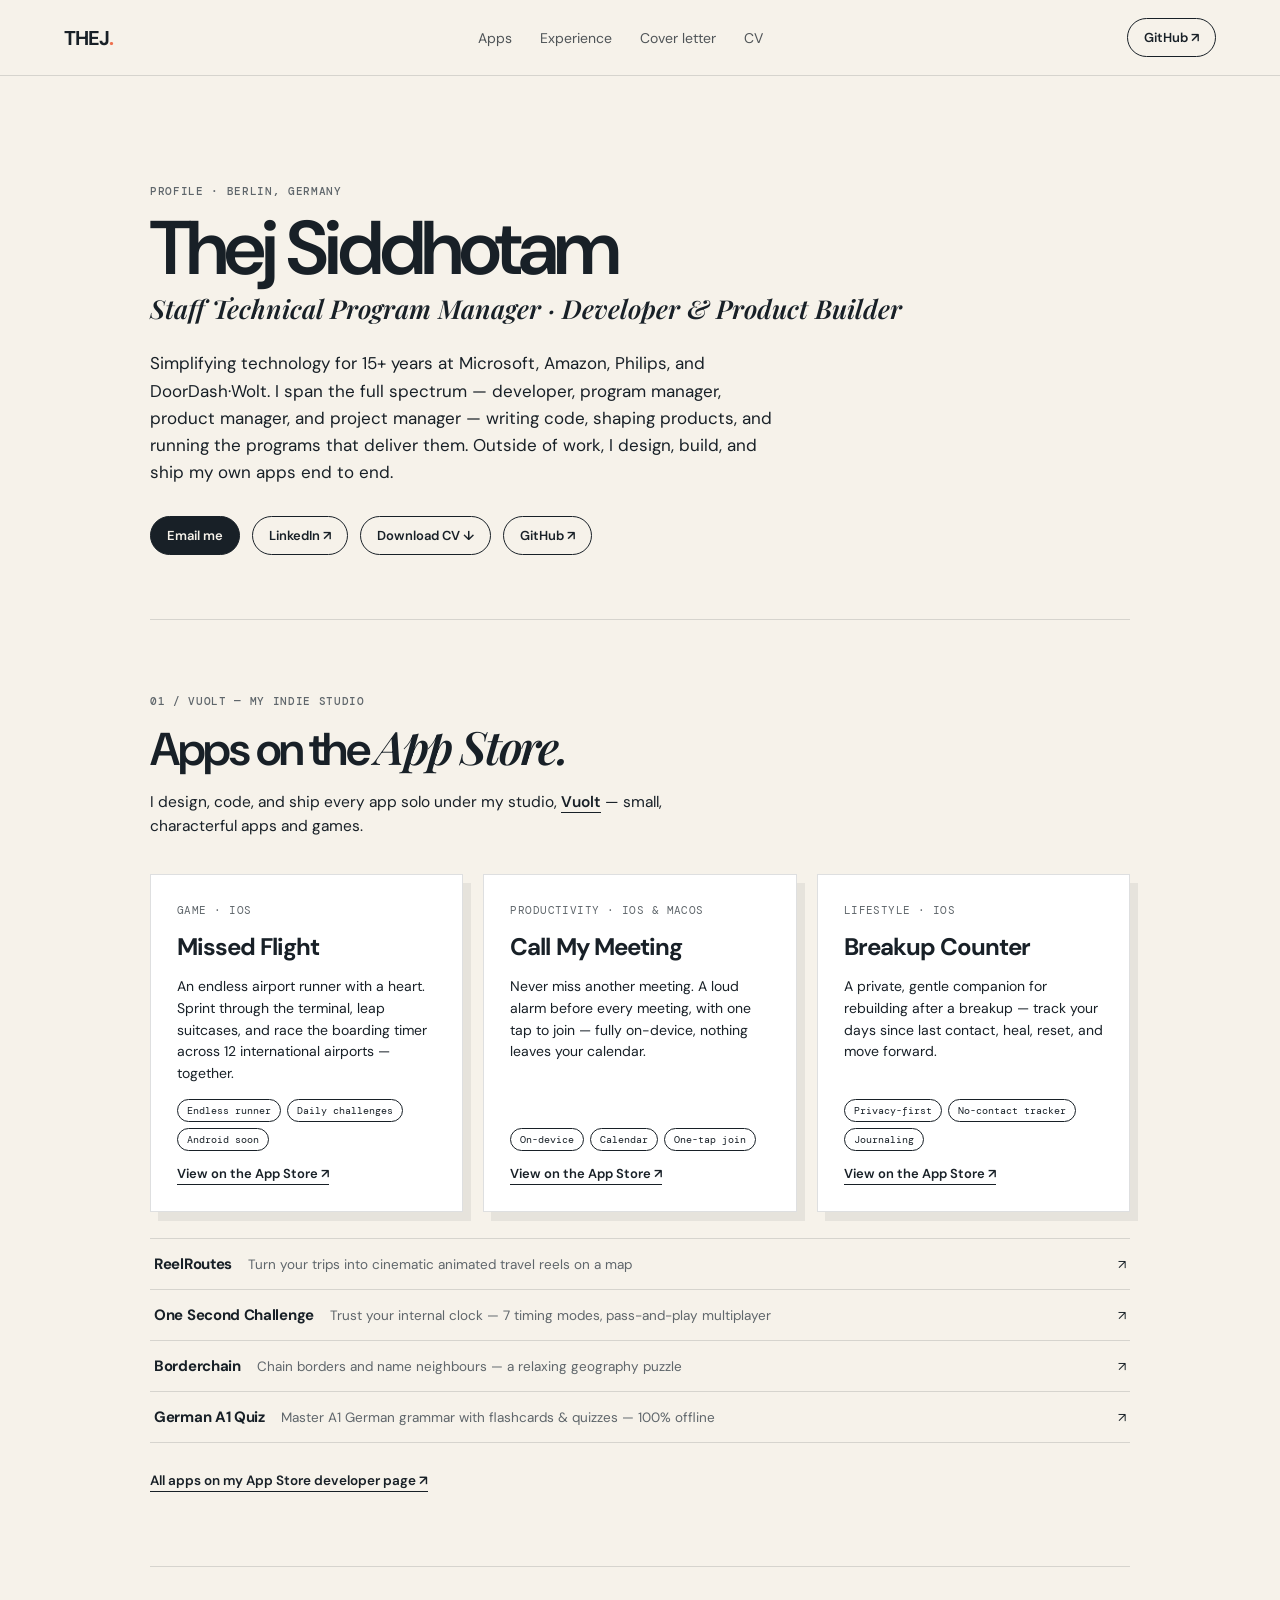
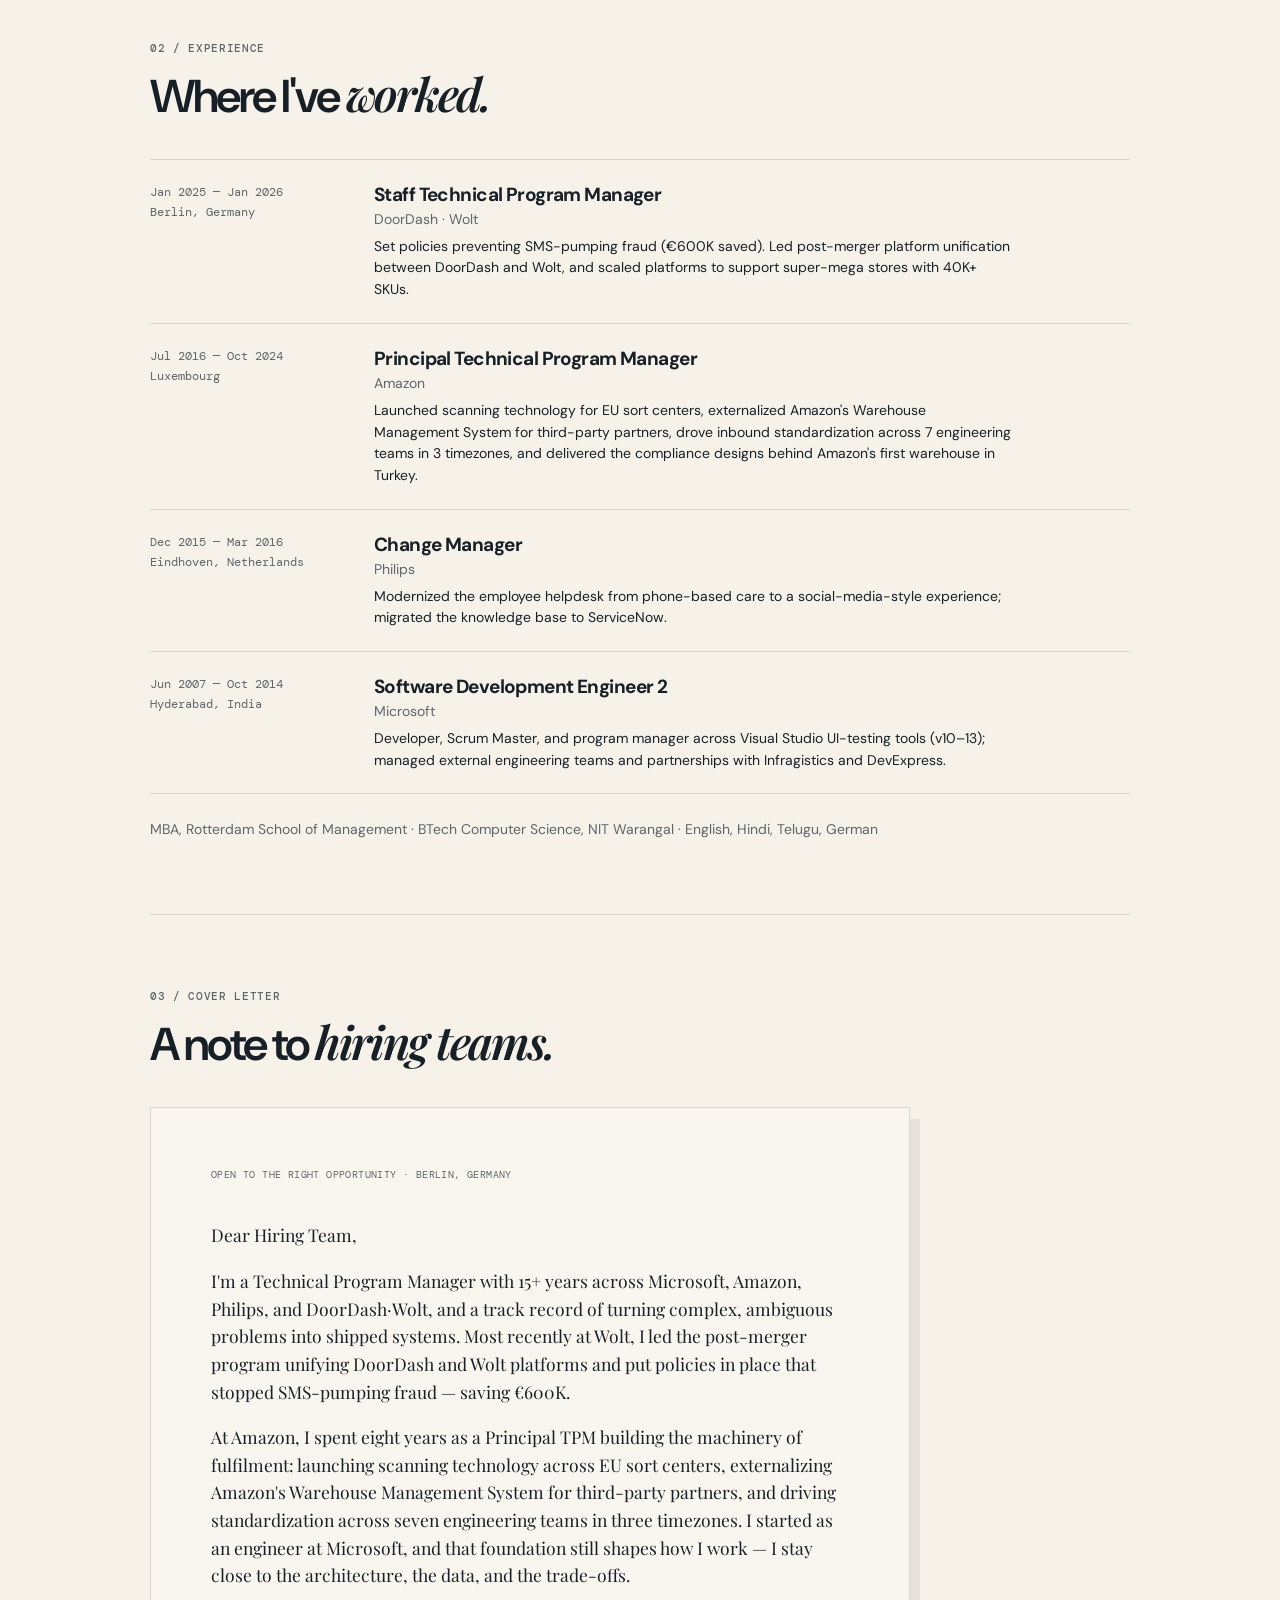
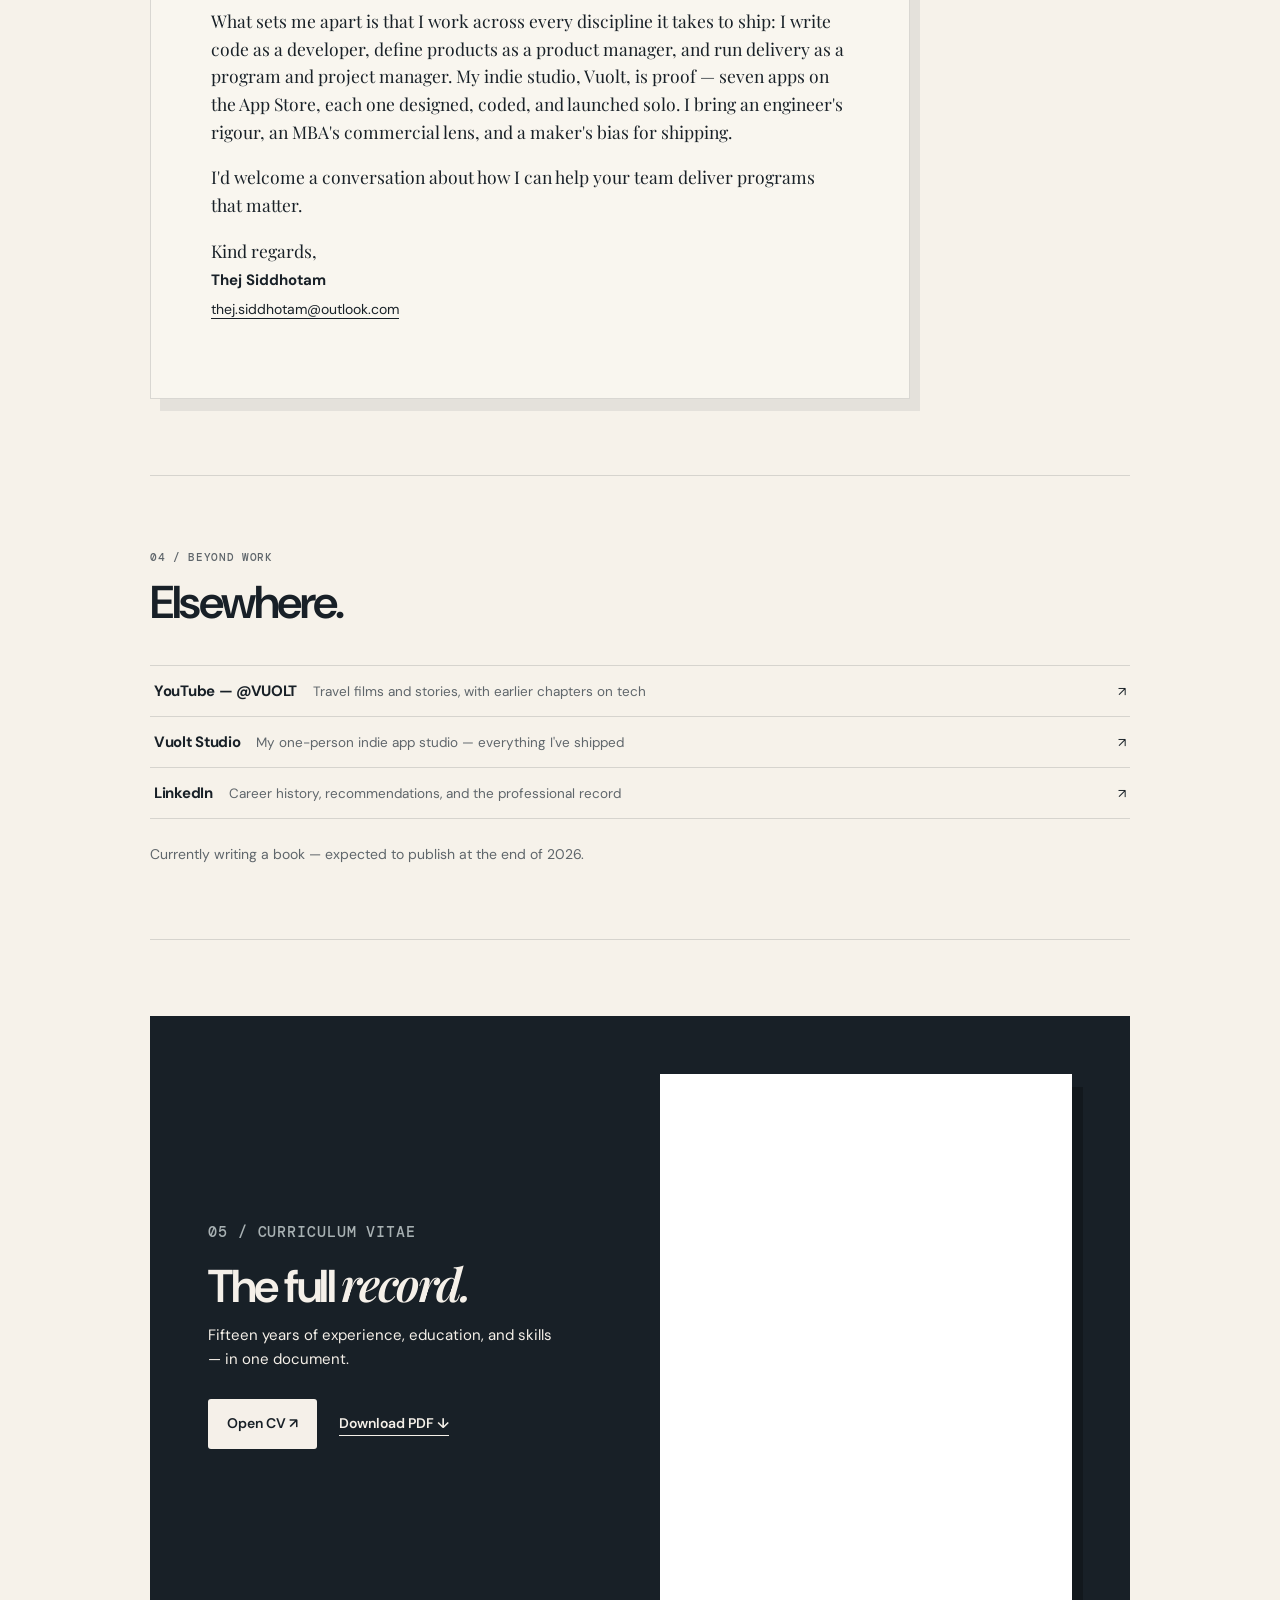
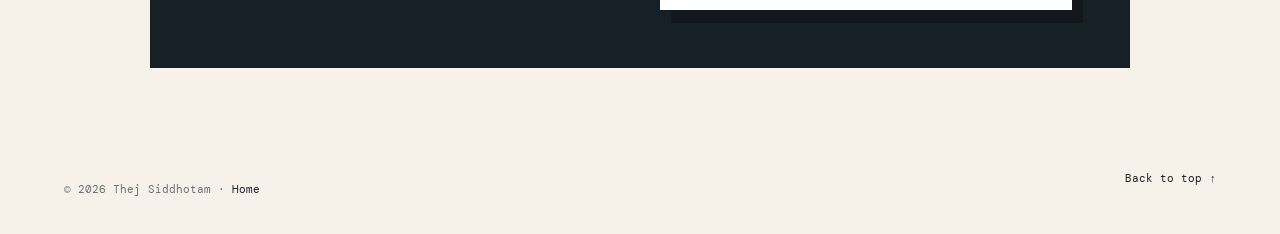
==== profile.html @ 4ad21fa4 "Add professional profile page with apps, CV, cover letter, and QR code - profile.html: App Store app" ====
<!doctype html>
<html lang="en">
  <head>
    <meta charset="UTF-8" />
    <meta name="viewport" content="width=device-width, initial-scale=1.0" />
    <meta name="robots" content="noindex, nofollow" />
    <meta name="description" content="Thej Siddhotam — Staff Technical Program Manager. 15+ years at Microsoft, Amazon, Philips, and DoorDash·Wolt. Apps, CV, and cover letter." />
    <title>Thej Siddhotam — Profile, Apps & CV</title>
    <link rel="preconnect" href="https://fonts.googleapis.com" />
    <link rel="preconnect" href="https://fonts.gstatic.com" crossorigin />
    <link href="https://fonts.googleapis.com/css2?family=DM+Mono:wght@400;500&family=DM+Sans:opsz,wght@9..40,400;9..40,500;9..40,600;9..40,700&family=Playfair+Display:ital,wght@0,600;0,700;1,600&display=swap" rel="stylesheet" />
    <style>
      :root { --ink:#182027; --paper:#f6f2ea; --line:rgba(24,32,39,.14); --coral:#ee704e; --muted:#5f666b; }
      * { box-sizing:border-box; }
      html { scroll-behavior:smooth; }
      body { margin:0; color:var(--ink); background:var(--paper); font-family:"DM Sans",sans-serif; }
      a { color:inherit; text-decoration:none; }
      .site-header { height:76px; display:flex; align-items:center; justify-content:space-between; padding:0 clamp(24px,5vw,80px); border-bottom:1px solid var(--line); font-size:14px; }
      .wordmark { font-weight:700; font-size:20px; letter-spacing:-1px; }
      .wordmark span { color:var(--coral); }
      .site-header nav { display:flex; gap:28px; }
      .site-header nav a { opacity:.75; }
      .site-header nav a:hover { opacity:1; }
      .wrap { width:min(980px,calc(100% - 48px)); margin:auto; }
      .eyebrow { margin:0 0 16px; color:var(--muted); font:500 11px/1 "DM Mono",monospace; letter-spacing:.06em; text-transform:uppercase; }

      /* Intro */
      .intro { padding:clamp(60px,9vw,110px) 0 64px; border-bottom:1px solid var(--line); }
      .intro h1 { margin:0 0 8px; font-size:clamp(42px,6vw,76px); letter-spacing:-.055em; line-height:.95; font-weight:600; }
      .intro .role { font:600 clamp(19px,2.4vw,26px)/1.2 "Playfair Display",serif; font-style:italic; margin:0 0 26px; }
      .intro-copy { max-width:640px; font-size:17px; line-height:1.6; margin:0 0 30px; }
      .contact-row { display:flex; flex-wrap:wrap; gap:12px; }
      .chip { border:1px solid var(--ink); border-radius:100px; padding:10px 16px; font-size:13px; font-weight:600; }
      .chip.solid { background:var(--ink); color:var(--paper); }
      .chip:hover { background:var(--coral); border-color:var(--coral); color:#fff; }

      section { padding:76px 0; border-bottom:1px solid var(--line); }
      h2 { margin:0 0 40px; font-size:clamp(30px,4vw,46px); letter-spacing:-.05em; line-height:1; font-weight:600; }
      h2 em { font-family:"Playfair Display",serif; font-weight:600; }

      /* Apps */
      .app-grid { display:grid; grid-template-columns:repeat(3,1fr); gap:20px; }
      .app { background:#fff; border:1px solid var(--line); padding:28px 26px 26px; display:flex; flex-direction:column; gap:14px; box-shadow:8px 9px 0 rgba(24,32,39,.07); }
      .app .app-type { font:11px "DM Mono",monospace; text-transform:uppercase; letter-spacing:.04em; color:var(--muted); margin:0; }
      .app h3 { margin:0; font-size:24px; letter-spacing:-.04em; }
      .app p.desc { margin:0; font-size:14px; line-height:1.55; flex:1; }
      .tags { display:flex; flex-wrap:wrap; gap:6px; }
      .tags span { border:1px solid currentColor; border-radius:100px; padding:4px 9px; font:10px "DM Mono",monospace; }
      .app a.more { font-size:13px; font-weight:600; border-bottom:1px solid var(--ink); width:max-content; padding-bottom:2px; }
      .section-lede { max-width:560px; margin:-22px 0 36px; font-size:15.5px; line-height:1.55; }
      .section-lede a { font-weight:600; border-bottom:1px solid var(--ink); }
      .more-apps { list-style:none; margin:26px 0 0; padding:0; }
      .more-apps li { border-top:1px solid var(--line); }
      .more-apps li:last-child { border-bottom:1px solid var(--line); }
      .more-apps a { display:flex; align-items:baseline; gap:16px; padding:15px 4px; }
      .more-apps a:hover { background:#fff; }
      .more-apps b { font-size:15px; letter-spacing:-.02em; white-space:nowrap; }
      .more-apps span { flex:1; font-size:13.5px; color:var(--muted); }
      .more-apps i { font-style:normal; font-size:13px; }
      .all-apps-link { margin:26px 0 0; }
      .all-apps-link a { font-size:13.5px; font-weight:600; border-bottom:1px solid var(--ink); padding-bottom:2px; }

      /* Experience */
      .xp { display:grid; grid-template-columns:190px 1fr; gap:10px 34px; padding:22px 0; border-top:1px solid var(--line); }
      .xp:last-of-type { border-bottom:1px solid var(--line); }
      .xp .when { font:12px/1.7 "DM Mono",monospace; color:var(--muted); }
      .xp h3 { margin:0 0 3px; font-size:19px; letter-spacing:-.03em; }
      .xp .org { font-size:14px; color:var(--muted); margin:0 0 8px; }
      .xp p.note { margin:0; font-size:14px; line-height:1.55; max-width:640px; }
      .edu-note { margin:26px 0 0; font-size:14px; color:var(--muted); }

      /* Letter */
      .letter-paper { background:#f9f6ef; border:1px solid var(--line); box-shadow:10px 12px 0 rgba(24,32,39,.08); padding:clamp(30px,5vw,60px); font-family:"Playfair Display",serif; font-size:17.5px; line-height:1.58; max-width:760px; }
      .letter-paper .letter-date { font:10px "DM Mono",monospace; text-transform:uppercase; letter-spacing:.04em; color:var(--muted); margin:0 0 40px; }
      .letter-paper p { margin:0 0 18px; }
      .letter-paper strong { font-family:"DM Sans",sans-serif; font-size:15px; }

      /* CV */
      .cv-panel { background:var(--ink); color:#f5f0e9; padding:clamp(34px,5vw,58px); display:grid; grid-template-columns:1fr 1fr; gap:40px; align-items:center; }
      .cv-panel .eyebrow { color:#a8b1b3; }
      .cv-panel h2 { margin-bottom:14px; }
      .cv-panel p { max-width:360px; line-height:1.55; font-size:15px; }
      .button { display:inline-block; padding:14px 19px; border-radius:3px; font-size:14px; font-weight:600; background:#f5f0e9; color:var(--ink); margin-right:18px; }
      .download-link { font-size:14px; font-weight:600; border-bottom:1px solid #f5f0e9; padding-bottom:3px; }
      .cv-frame { width:100%; aspect-ratio:1/1.3; border:0; background:#fff; box-shadow:11px 13px 0 rgba(0,0,0,.25); }

      footer { display:flex; justify-content:space-between; padding:27px clamp(24px,5vw,80px); color:#687075; font:11px "DM Mono",monospace; }
      footer a { color:var(--ink); }

      @media (max-width:820px) {
        .site-header nav { display:none; }
        .app-grid { grid-template-columns:1fr; }
        .xp { grid-template-columns:1fr; }
        .cv-panel { grid-template-columns:1fr; }
      }
      @media print { .site-header, footer { display:none; } }
    </style>
  </head>
  <body>
    <header class="site-header">
      <a class="wordmark" href="index.html">THEJ<span>.</span></a>
      <nav aria-label="Main navigation">
        <a href="#apps">Apps</a>
        <a href="#experience">Experience</a>
        <a href="#letter">Cover letter</a>
        <a href="#cv">CV</a>
      </nav>
      <a class="chip" href="https://github.com/th3jlux" target="_blank" rel="noreferrer">GitHub ↗</a>
    </header>

    <main class="wrap">
      <section class="intro">
        <p class="eyebrow">Profile · Berlin, Germany</p>
        <h1>Thej Siddhotam</h1>
        <p class="role">Staff Technical Program Manager · Developer & Product Builder</p>
        <p class="intro-copy">Simplifying technology for 15+ years at Microsoft, Amazon, Philips, and DoorDash·Wolt. I span the full spectrum — developer, program manager, product manager, and project manager — writing code, shaping products, and running the programs that deliver them. Outside of work, I design, build, and ship my own apps end to end.</p>
        <div class="contact-row">
          <a class="chip solid" href="mailto:thej.siddhotam@outlook.com">Email me</a>
          <a class="chip" href="https://www.linkedin.com/in/thej-siddhotam/" target="_blank" rel="noreferrer">LinkedIn ↗</a>
          <a class="chip" href="assets/CV-Thej-Siddhotam-2026.pdf" download>Download CV ↓</a>
          <a class="chip" href="https://github.com/th3jlux" target="_blank" rel="noreferrer">GitHub ↗</a>
        </div>
      </section>

      <section id="apps">
        <p class="eyebrow">01 / Vuolt — my indie studio</p>
        <h2>Apps on the <em>App Store.</em></h2>
        <p class="section-lede">I design, code, and ship every app solo under my studio, <a href="https://vuolt.github.io" target="_blank" rel="noreferrer">Vuolt</a> — small, characterful apps and games.</p>
        <div class="app-grid">
          <article class="app">
            <p class="app-type">Game · iOS</p>
            <h3>Missed Flight</h3>
            <p class="desc">An endless airport runner with a heart. Sprint through the terminal, leap suitcases, and race the boarding timer across 12 international airports — together.</p>
            <div class="tags"><span>Endless runner</span><span>Daily challenges</span><span>Android soon</span></div>
            <a class="more" href="https://apps.apple.com/us/app/missed-flight/id6779718370" target="_blank" rel="noreferrer">View on the App Store ↗</a>
          </article>
          <article class="app">
            <p class="app-type">Productivity · iOS & macOS</p>
            <h3>Call My Meeting</h3>
            <p class="desc">Never miss another meeting. A loud alarm before every meeting, with one tap to join — fully on-device, nothing leaves your calendar.</p>
            <div class="tags"><span>On-device</span><span>Calendar</span><span>One-tap join</span></div>
            <a class="more" href="https://apps.apple.com/us/app/call-my-meeting/id6782694054" target="_blank" rel="noreferrer">View on the App Store ↗</a>
          </article>
          <article class="app">
            <p class="app-type">Lifestyle · iOS</p>
            <h3>Breakup Counter</h3>
            <p class="desc">A private, gentle companion for rebuilding after a breakup — track your days since last contact, heal, reset, and move forward.</p>
            <div class="tags"><span>Privacy-first</span><span>No-contact tracker</span><span>Journaling</span></div>
            <a class="more" href="https://apps.apple.com/us/app/breakup-counter/id6760018086" target="_blank" rel="noreferrer">View on the App Store ↗</a>
          </article>
        </div>
        <ul class="more-apps">
          <li><a href="https://apps.apple.com/us/app/reelroutes/id6769453833" target="_blank" rel="noreferrer"><b>ReelRoutes</b><span>Turn your trips into cinematic animated travel reels on a map</span><i>↗</i></a></li>
          <li><a href="https://apps.apple.com/us/app/one-second-challenge/id6768998129" target="_blank" rel="noreferrer"><b>One Second Challenge</b><span>Trust your internal clock — 7 timing modes, pass-and-play multiplayer</span><i>↗</i></a></li>
          <li><a href="https://apps.apple.com/us/app/borderchain/id6768246076" target="_blank" rel="noreferrer"><b>Borderchain</b><span>Chain borders and name neighbours — a relaxing geography puzzle</span><i>↗</i></a></li>
          <li><a href="https://apps.apple.com/us/app/german-a1-quiz-app/id6739214594" target="_blank" rel="noreferrer"><b>German A1 Quiz</b><span>Master A1 German grammar with flashcards & quizzes — 100% offline</span><i>↗</i></a></li>
        </ul>
        <p class="all-apps-link"><a href="https://apps.apple.com/us/developer/thej-kumar-siddhotam-arulraj/id1781177167" target="_blank" rel="noreferrer">All apps on my App Store developer page ↗</a></p>
      </section>

      <section id="experience">
        <p class="eyebrow">02 / Experience</p>
        <h2>Where I've <em>worked.</em></h2>
        <div class="xp">
          <div class="when">Jan 2025 — Jan 2026<br />Berlin, Germany</div>
          <div>
            <h3>Staff Technical Program Manager</h3>
            <p class="org">DoorDash · Wolt</p>
            <p class="note">Set policies preventing SMS-pumping fraud (€600K saved). Led post-merger platform unification between DoorDash and Wolt, and scaled platforms to support super-mega stores with 40K+ SKUs.</p>
          </div>
        </div>
        <div class="xp">
          <div class="when">Jul 2016 — Oct 2024<br />Luxembourg</div>
          <div>
            <h3>Principal Technical Program Manager</h3>
            <p class="org">Amazon</p>
            <p class="note">Launched scanning technology for EU sort centers, externalized Amazon's Warehouse Management System for third-party partners, drove inbound standardization across 7 engineering teams in 3 timezones, and delivered the compliance designs behind Amazon's first warehouse in Turkey.</p>
          </div>
        </div>
        <div class="xp">
          <div class="when">Dec 2015 — Mar 2016<br />Eindhoven, Netherlands</div>
          <div>
            <h3>Change Manager</h3>
            <p class="org">Philips</p>
            <p class="note">Modernized the employee helpdesk from phone-based care to a social-media-style experience; migrated the knowledge base to ServiceNow.</p>
          </div>
        </div>
        <div class="xp">
          <div class="when">Jun 2007 — Oct 2014<br />Hyderabad, India</div>
          <div>
            <h3>Software Development Engineer 2</h3>
            <p class="org">Microsoft</p>
            <p class="note">Developer, Scrum Master, and program manager across Visual Studio UI-testing tools (v10–13); managed external engineering teams and partnerships with Infragistics and DevExpress.</p>
          </div>
        </div>
        <p class="edu-note">MBA, Rotterdam School of Management · BTech Computer Science, NIT Warangal · English, Hindi, Telugu, German</p>
      </section>

      <section id="letter">
        <p class="eyebrow">03 / Cover letter</p>
        <h2>A note to <em>hiring teams.</em></h2>
        <article class="letter-paper">
          <p class="letter-date">Open to the right opportunity · Berlin, Germany</p>
          <p>Dear Hiring Team,</p>
          <p>I'm a Technical Program Manager with 15+ years across Microsoft, Amazon, Philips, and DoorDash·Wolt, and a track record of turning complex, ambiguous problems into shipped systems. Most recently at Wolt, I led the post-merger program unifying DoorDash and Wolt platforms and put policies in place that stopped SMS-pumping fraud — saving €600K.</p>
          <p>At Amazon, I spent eight years as a Principal TPM building the machinery of fulfilment: launching scanning technology across EU sort centers, externalizing Amazon's Warehouse Management System for third-party partners, and driving standardization across seven engineering teams in three timezones. I started as an engineer at Microsoft, and that foundation still shapes how I work — I stay close to the architecture, the data, and the trade-offs.</p>
          <p>What sets me apart is that I work across every discipline it takes to ship: I write code as a developer, define products as a product manager, and run delivery as a program and project manager. My indie studio, Vuolt, is proof — seven apps on the App Store, each one designed, coded, and launched solo. I bring an engineer's rigour, an MBA's commercial lens, and a maker's bias for shipping.</p>
          <p>I'd welcome a conversation about how I can help your team deliver programs that matter.</p>
          <p>Kind regards,<br /><strong>Thej Siddhotam</strong><br /><a href="mailto:thej.siddhotam@outlook.com" style="font-family:'DM Sans',sans-serif;font-size:14px;border-bottom:1px solid var(--ink);">thej.siddhotam@outlook.com</a></p>
        </article>
      </section>

      <section id="beyond">
        <p class="eyebrow">04 / Beyond work</p>
        <h2>Elsewhere.</h2>
        <ul class="more-apps">
          <li><a href="https://www.youtube.com/@VUOLT" target="_blank" rel="noreferrer"><b>YouTube — @VUOLT</b><span>Travel films and stories, with earlier chapters on tech</span><i>↗</i></a></li>
          <li><a href="https://vuolt.github.io" target="_blank" rel="noreferrer"><b>Vuolt Studio</b><span>My one-person indie app studio — everything I've shipped</span><i>↗</i></a></li>
          <li><a href="https://www.linkedin.com/in/thej-siddhotam/" target="_blank" rel="noreferrer"><b>LinkedIn</b><span>Career history, recommendations, and the professional record</span><i>↗</i></a></li>
        </ul>
        <p class="edu-note">Currently writing a book — expected to publish at the end of 2026.</p>
      </section>

      <section id="cv" style="border-bottom:0;">
        <div class="cv-panel">
          <div>
            <p class="eyebrow">05 / Curriculum vitae</p>
            <h2>The full <em>record.</em></h2>
            <p>Fifteen years of experience, education, and skills — in one document.</p>
            <p style="margin-top:28px;">
              <a class="button" href="assets/CV-Thej-Siddhotam-2026.pdf" target="_blank" rel="noreferrer">Open CV ↗</a>
              <a class="download-link" href="assets/CV-Thej-Siddhotam-2026.pdf" download>Download PDF ↓</a>
            </p>
          </div>
          <iframe class="cv-frame" src="assets/CV-Thej-Siddhotam-2026.pdf#toolbar=0&navpanes=0" title="CV — Thej Siddhotam" loading="lazy"></iframe>
        </div>
      </section>
    </main>

    <footer>
      <p>© 2026 Thej Siddhotam · <a href="index.html">Home</a></p>
      <a href="#top">Back to top ↑</a>
    </footer>
  </body>
</html>
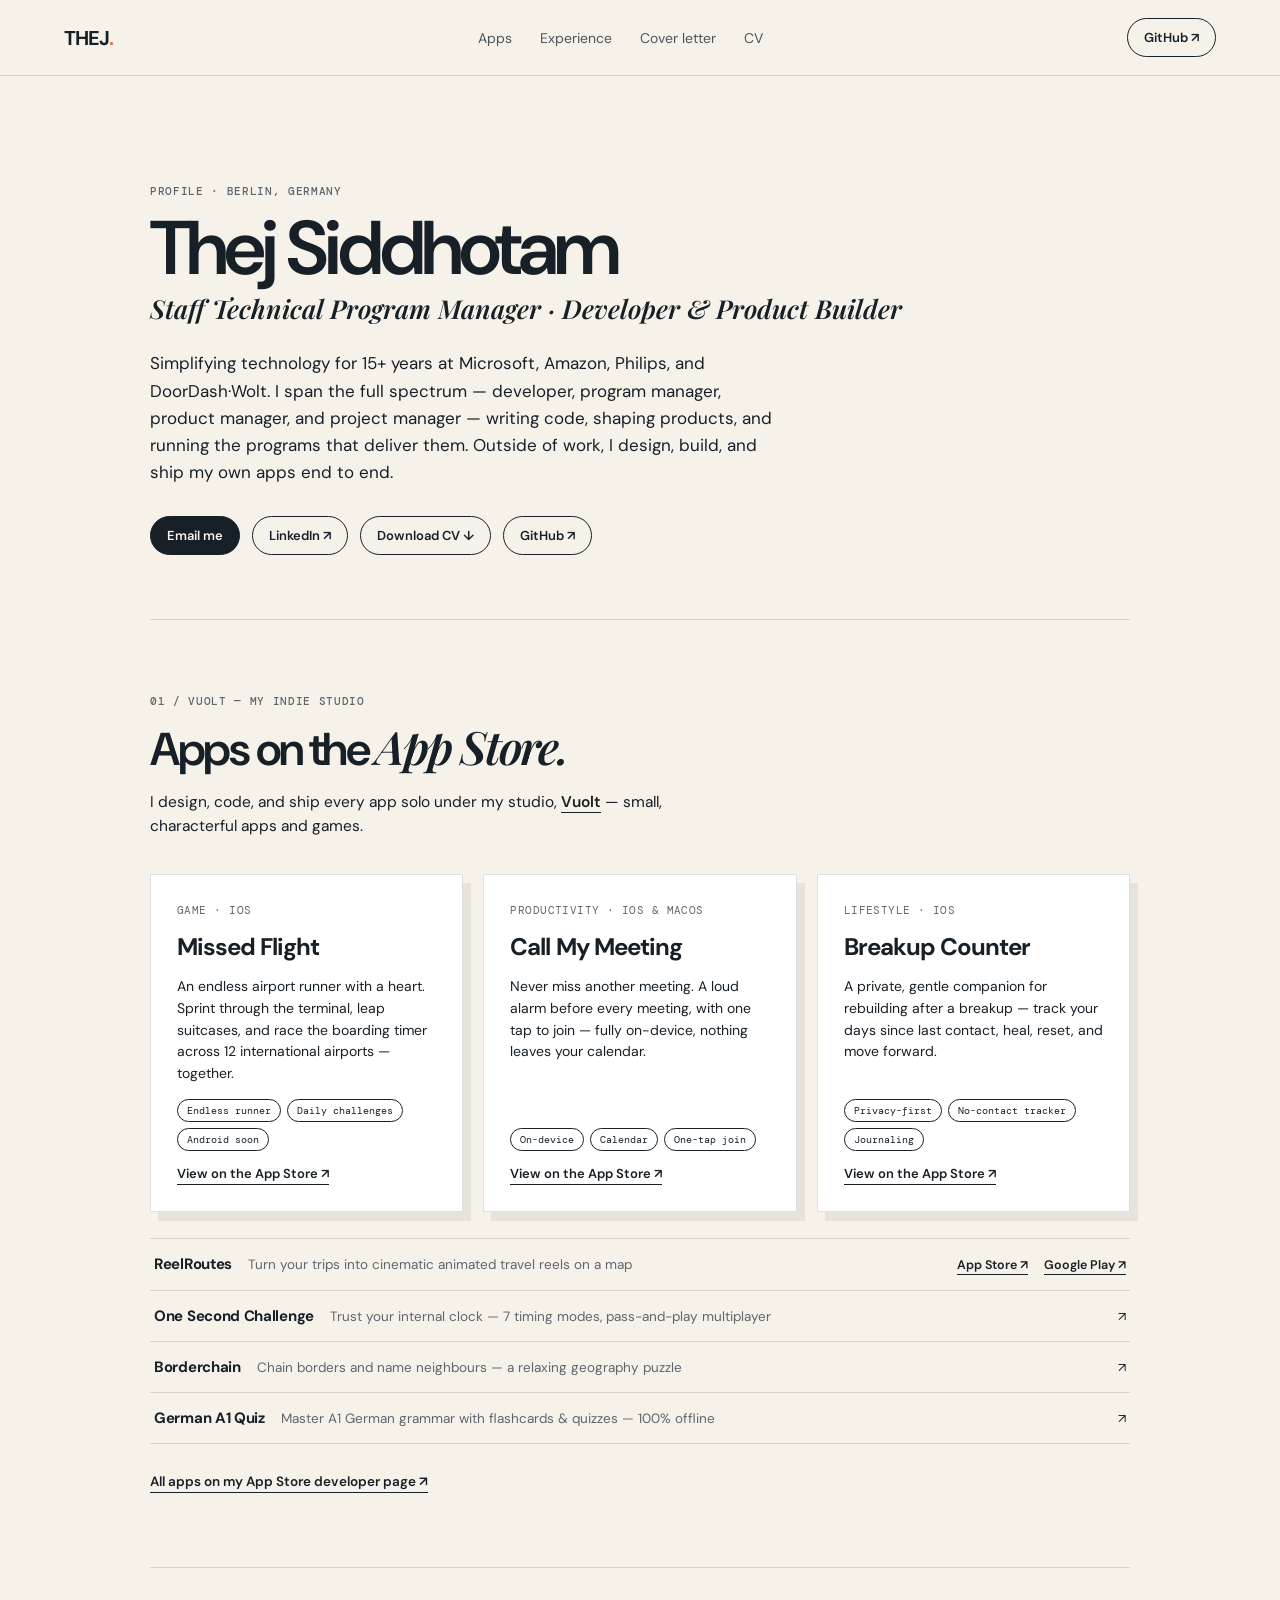
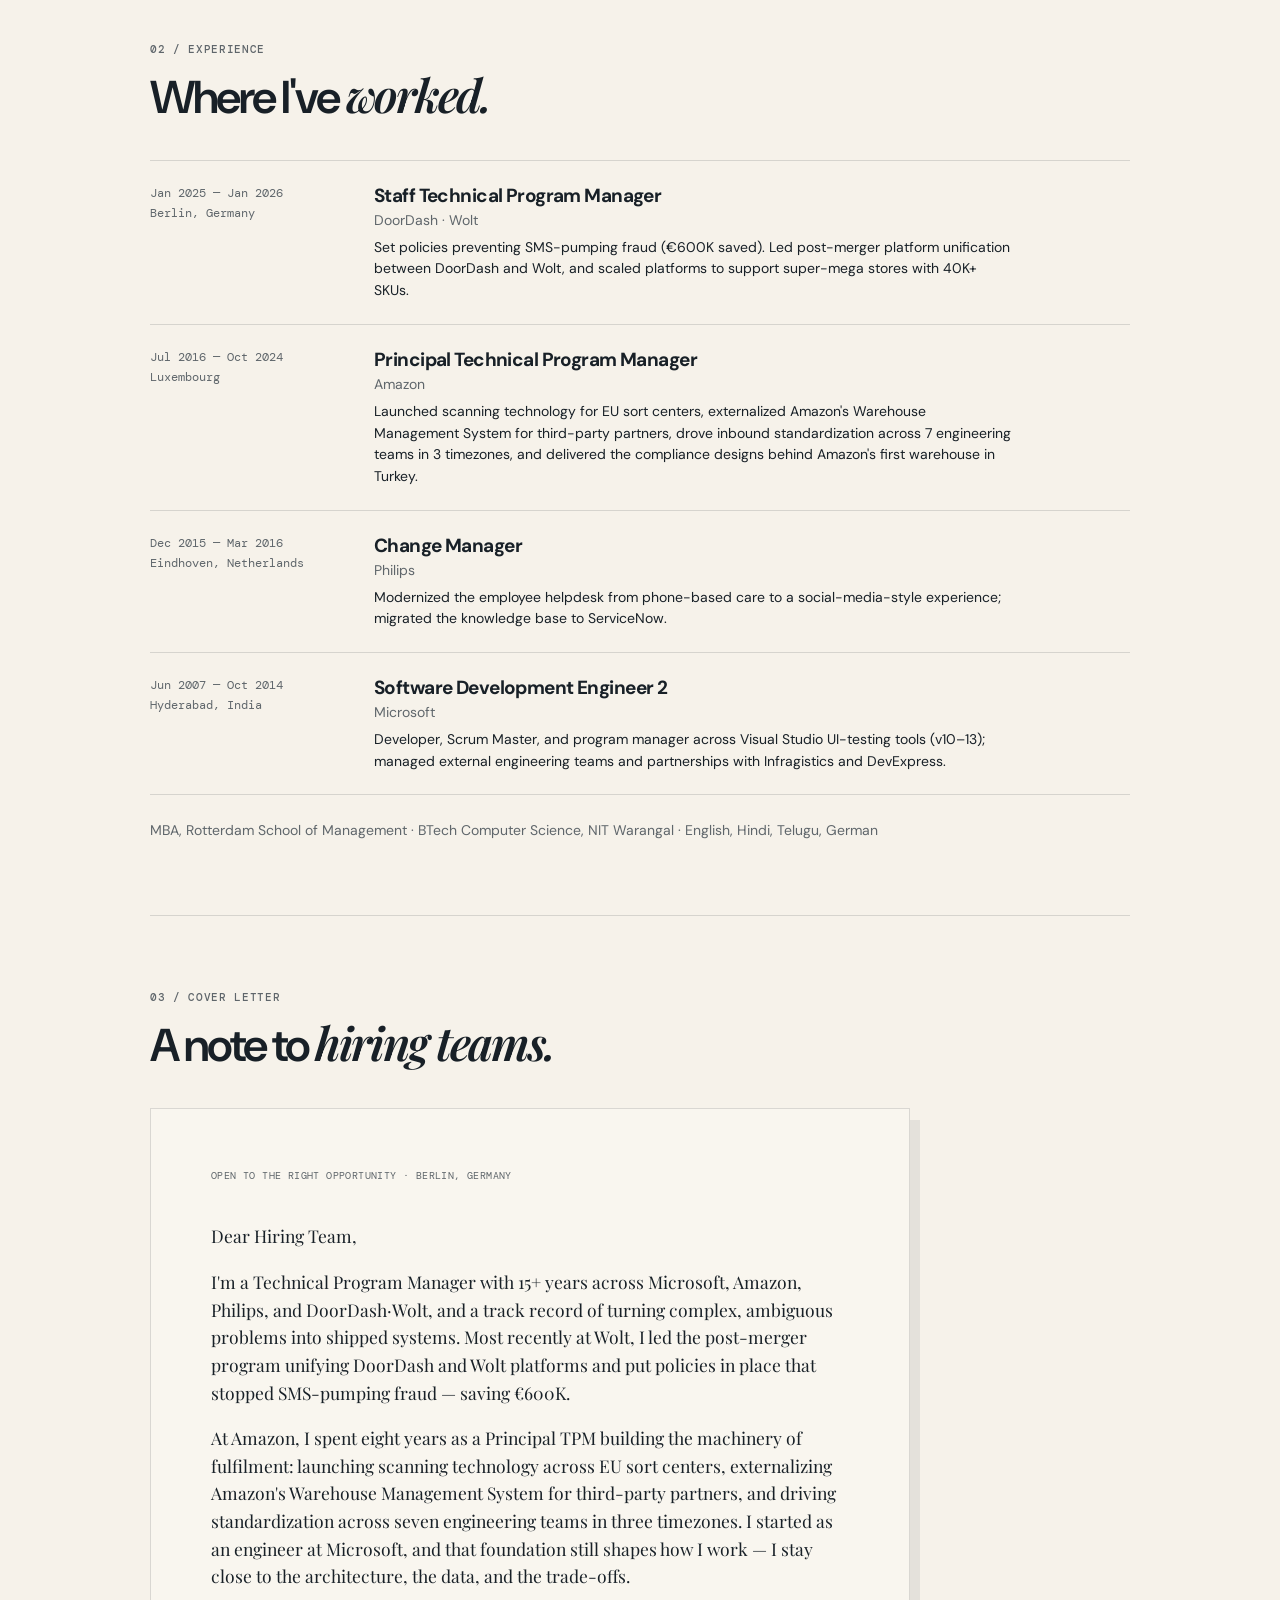
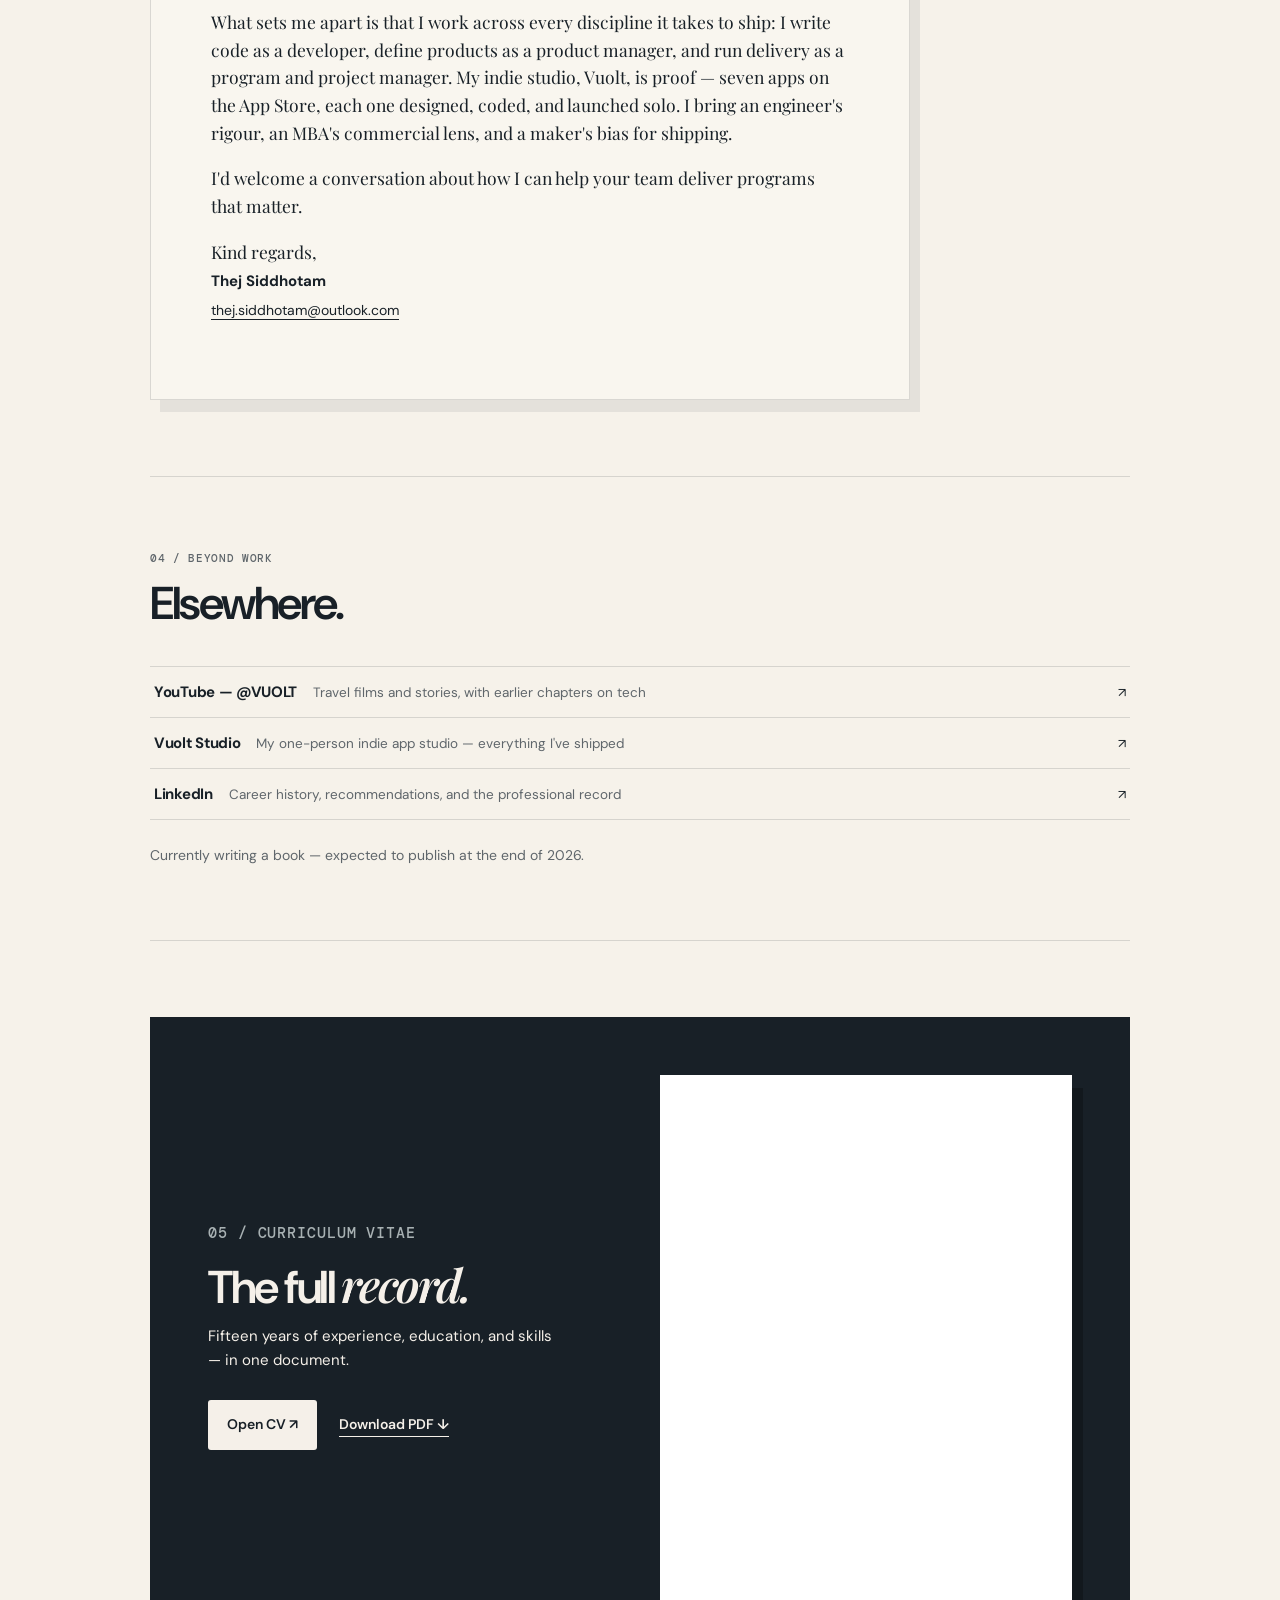
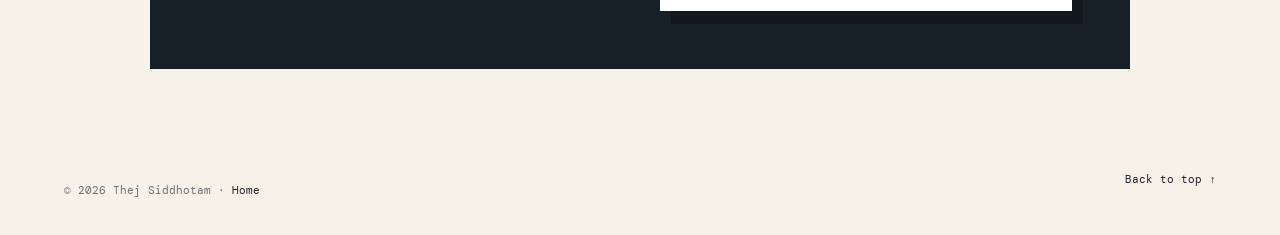
==== commit cc0353c3: "Add Google Play link for ReelRoutes (now on Android)" ====
--- a/profile.html
+++ b/profile.html
@@ -57,6 +57,11 @@
       .more-apps b { font-size:15px; letter-spacing:-.02em; white-space:nowrap; }
       .more-apps span { flex:1; font-size:13.5px; color:var(--muted); }
       .more-apps i { font-style:normal; font-size:13px; }
+      .more-apps .dual { display:flex; align-items:baseline; gap:16px; padding:15px 4px; }
+      .more-apps .dual b { font-size:15px; letter-spacing:-.02em; white-space:nowrap; }
+      .more-apps .dual span { flex:1; font-size:13.5px; color:var(--muted); }
+      .more-apps .dual a { font-size:12.5px; font-weight:600; border-bottom:1px solid var(--ink); padding:0 0 1px; }
+      .more-apps li:has(.dual) a:hover { background:none; }
       .all-apps-link { margin:26px 0 0; }
       .all-apps-link a { font-size:13.5px; font-weight:600; border-bottom:1px solid var(--ink); padding-bottom:2px; }
 
@@ -150,7 +155,7 @@
           </article>
         </div>
         <ul class="more-apps">
-          <li><a href="https://apps.apple.com/us/app/reelroutes/id6769453833" target="_blank" rel="noreferrer"><b>ReelRoutes</b><span>Turn your trips into cinematic animated travel reels on a map</span><i>↗</i></a></li>
+          <li><div class="dual"><b>ReelRoutes</b><span>Turn your trips into cinematic animated travel reels on a map</span><a href="https://apps.apple.com/us/app/reelroutes/id6769453833" target="_blank" rel="noreferrer">App&nbsp;Store&nbsp;↗</a><a href="https://play.google.com/store/apps/details?id=com.vuolt.routereels" target="_blank" rel="noreferrer">Google&nbsp;Play&nbsp;↗</a></div></li>
           <li><a href="https://apps.apple.com/us/app/one-second-challenge/id6768998129" target="_blank" rel="noreferrer"><b>One Second Challenge</b><span>Trust your internal clock — 7 timing modes, pass-and-play multiplayer</span><i>↗</i></a></li>
           <li><a href="https://apps.apple.com/us/app/borderchain/id6768246076" target="_blank" rel="noreferrer"><b>Borderchain</b><span>Chain borders and name neighbours — a relaxing geography puzzle</span><i>↗</i></a></li>
           <li><a href="https://apps.apple.com/us/app/german-a1-quiz-app/id6739214594" target="_blank" rel="noreferrer"><b>German A1 Quiz</b><span>Master A1 German grammar with flashcards & quizzes — 100% offline</span><i>↗</i></a></li>
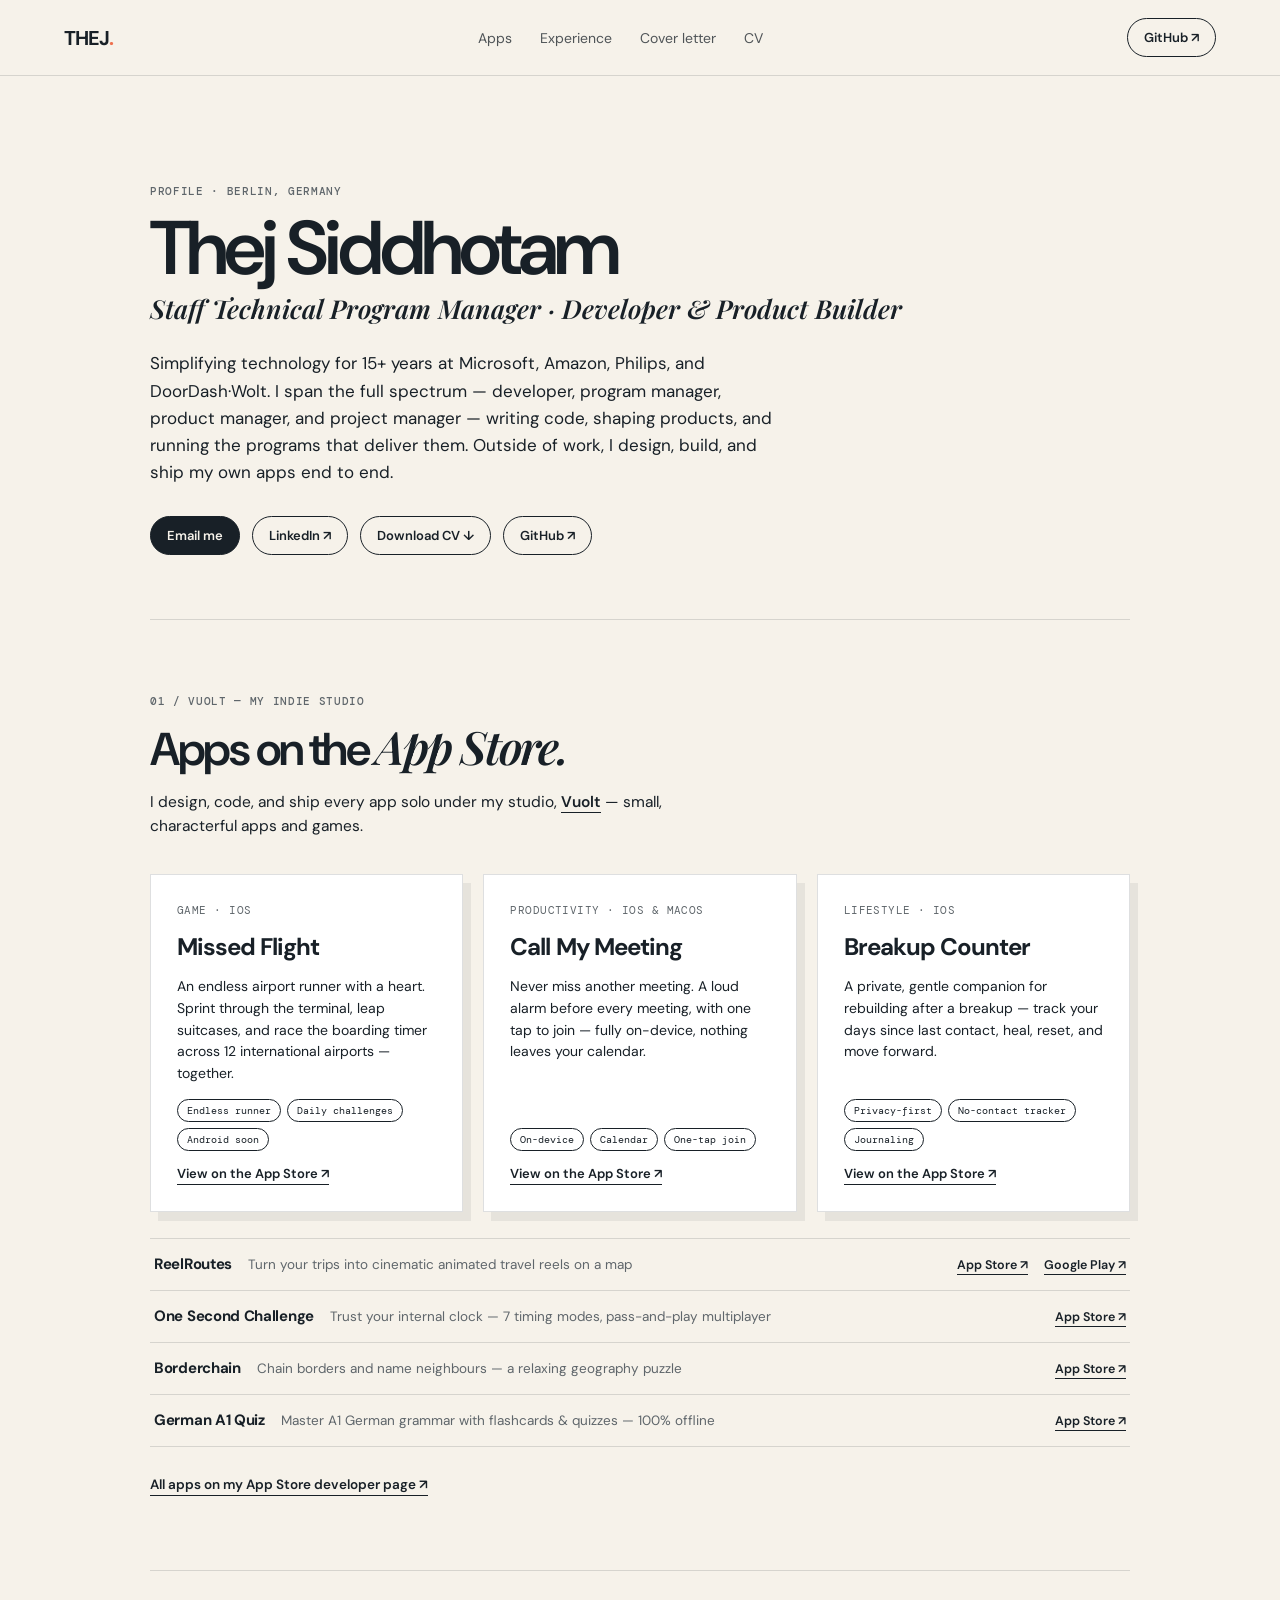
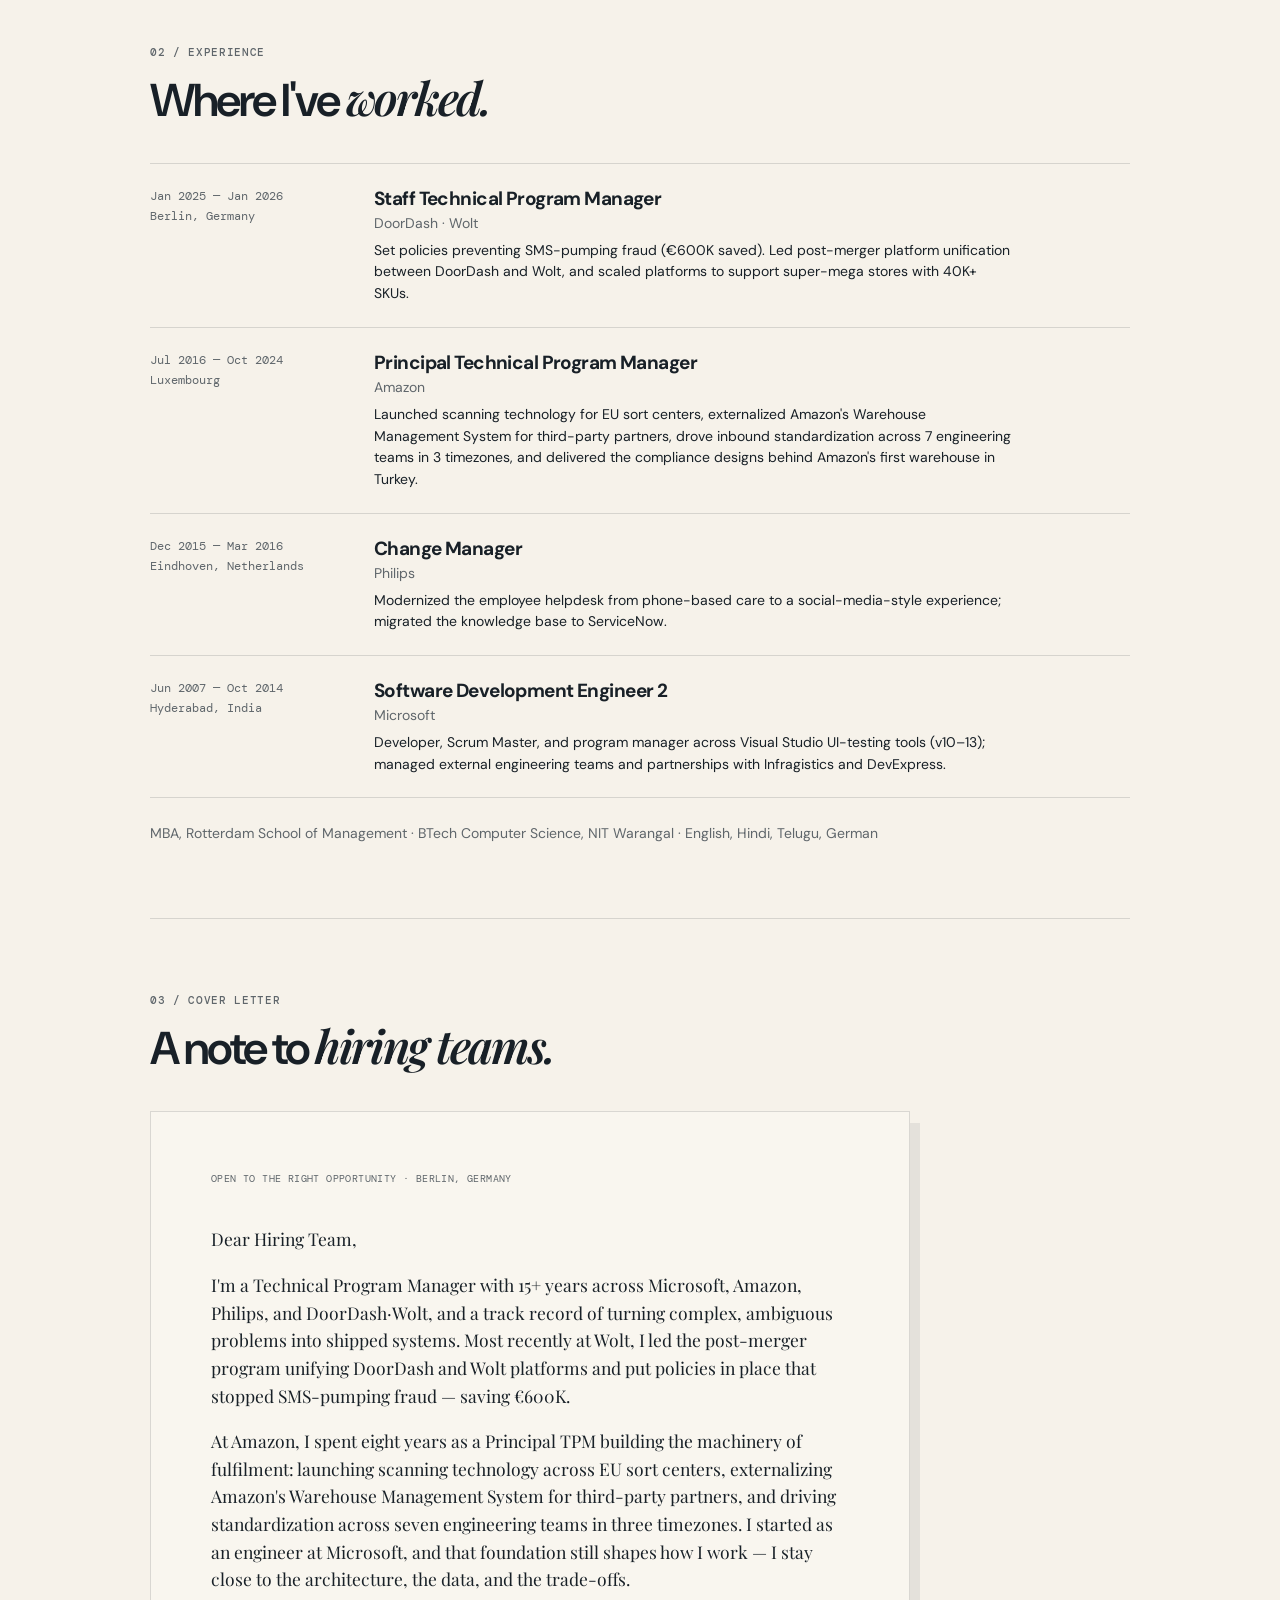
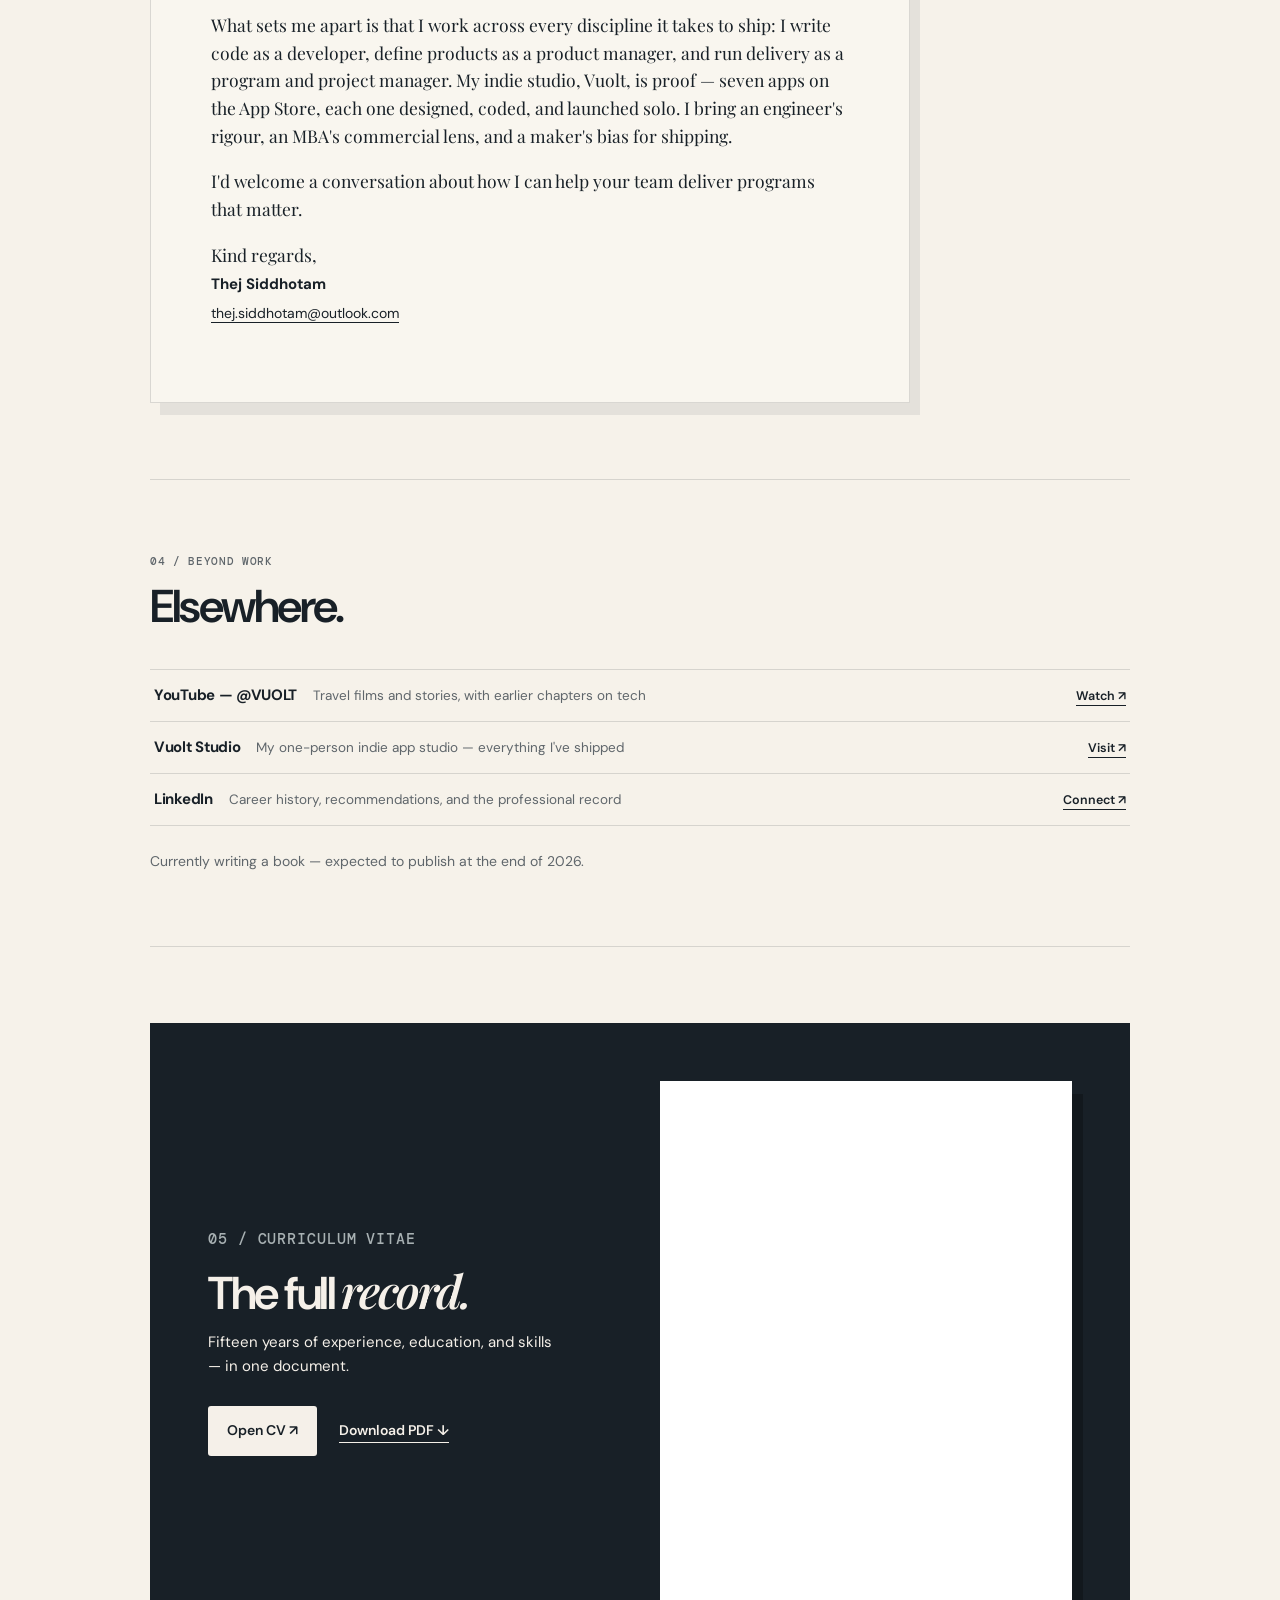
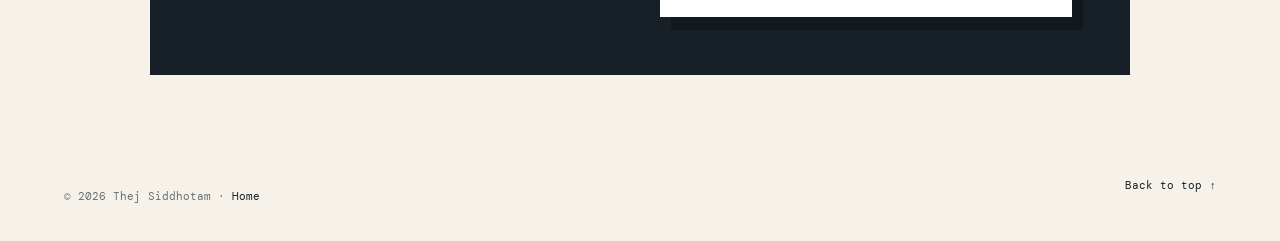
==== commit 9d28188c: "Use labeled store links on all app rows; add Google Play for ReelRoutes" ====
--- a/profile.html
+++ b/profile.html
@@ -52,16 +52,12 @@
       .more-apps { list-style:none; margin:26px 0 0; padding:0; }
       .more-apps li { border-top:1px solid var(--line); }
       .more-apps li:last-child { border-bottom:1px solid var(--line); }
-      .more-apps a { display:flex; align-items:baseline; gap:16px; padding:15px 4px; }
-      .more-apps a:hover { background:#fff; }
-      .more-apps b { font-size:15px; letter-spacing:-.02em; white-space:nowrap; }
-      .more-apps span { flex:1; font-size:13.5px; color:var(--muted); }
-      .more-apps i { font-style:normal; font-size:13px; }
       .more-apps .dual { display:flex; align-items:baseline; gap:16px; padding:15px 4px; }
+      .more-apps .dual:hover { background:#fff; }
       .more-apps .dual b { font-size:15px; letter-spacing:-.02em; white-space:nowrap; }
       .more-apps .dual span { flex:1; font-size:13.5px; color:var(--muted); }
-      .more-apps .dual a { font-size:12.5px; font-weight:600; border-bottom:1px solid var(--ink); padding:0 0 1px; }
-      .more-apps li:has(.dual) a:hover { background:none; }
+      .more-apps .dual a { font-size:12.5px; font-weight:600; border-bottom:1px solid var(--ink); padding:0 0 1px; white-space:nowrap; }
+      @media (max-width:820px) { .more-apps .dual { flex-wrap:wrap; } .more-apps .dual span { flex:1 1 100%; order:3; } }
       .all-apps-link { margin:26px 0 0; }
       .all-apps-link a { font-size:13.5px; font-weight:600; border-bottom:1px solid var(--ink); padding-bottom:2px; }
 
@@ -156,9 +152,9 @@
         </div>
         <ul class="more-apps">
           <li><div class="dual"><b>ReelRoutes</b><span>Turn your trips into cinematic animated travel reels on a map</span><a href="https://apps.apple.com/us/app/reelroutes/id6769453833" target="_blank" rel="noreferrer">App&nbsp;Store&nbsp;↗</a><a href="https://play.google.com/store/apps/details?id=com.vuolt.routereels" target="_blank" rel="noreferrer">Google&nbsp;Play&nbsp;↗</a></div></li>
-          <li><a href="https://apps.apple.com/us/app/one-second-challenge/id6768998129" target="_blank" rel="noreferrer"><b>One Second Challenge</b><span>Trust your internal clock — 7 timing modes, pass-and-play multiplayer</span><i>↗</i></a></li>
-          <li><a href="https://apps.apple.com/us/app/borderchain/id6768246076" target="_blank" rel="noreferrer"><b>Borderchain</b><span>Chain borders and name neighbours — a relaxing geography puzzle</span><i>↗</i></a></li>
-          <li><a href="https://apps.apple.com/us/app/german-a1-quiz-app/id6739214594" target="_blank" rel="noreferrer"><b>German A1 Quiz</b><span>Master A1 German grammar with flashcards & quizzes — 100% offline</span><i>↗</i></a></li>
+          <li><div class="dual"><b>One Second Challenge</b><span>Trust your internal clock — 7 timing modes, pass-and-play multiplayer</span><a href="https://apps.apple.com/us/app/one-second-challenge/id6768998129" target="_blank" rel="noreferrer">App&nbsp;Store&nbsp;↗</a></div></li>
+          <li><div class="dual"><b>Borderchain</b><span>Chain borders and name neighbours — a relaxing geography puzzle</span><a href="https://apps.apple.com/us/app/borderchain/id6768246076" target="_blank" rel="noreferrer">App&nbsp;Store&nbsp;↗</a></div></li>
+          <li><div class="dual"><b>German A1 Quiz</b><span>Master A1 German grammar with flashcards & quizzes — 100% offline</span><a href="https://apps.apple.com/us/app/german-a1-quiz-app/id6739214594" target="_blank" rel="noreferrer">App&nbsp;Store&nbsp;↗</a></div></li>
         </ul>
         <p class="all-apps-link"><a href="https://apps.apple.com/us/developer/thej-kumar-siddhotam-arulraj/id1781177167" target="_blank" rel="noreferrer">All apps on my App Store developer page ↗</a></p>
       </section>
@@ -219,9 +215,9 @@
         <p class="eyebrow">04 / Beyond work</p>
         <h2>Elsewhere.</h2>
         <ul class="more-apps">
-          <li><a href="https://www.youtube.com/@VUOLT" target="_blank" rel="noreferrer"><b>YouTube — @VUOLT</b><span>Travel films and stories, with earlier chapters on tech</span><i>↗</i></a></li>
-          <li><a href="https://vuolt.github.io" target="_blank" rel="noreferrer"><b>Vuolt Studio</b><span>My one-person indie app studio — everything I've shipped</span><i>↗</i></a></li>
-          <li><a href="https://www.linkedin.com/in/thej-siddhotam/" target="_blank" rel="noreferrer"><b>LinkedIn</b><span>Career history, recommendations, and the professional record</span><i>↗</i></a></li>
+          <li><div class="dual"><b>YouTube — @VUOLT</b><span>Travel films and stories, with earlier chapters on tech</span><a href="https://www.youtube.com/@VUOLT" target="_blank" rel="noreferrer">Watch&nbsp;↗</a></div></li>
+          <li><div class="dual"><b>Vuolt Studio</b><span>My one-person indie app studio — everything I've shipped</span><a href="https://vuolt.github.io" target="_blank" rel="noreferrer">Visit&nbsp;↗</a></div></li>
+          <li><div class="dual"><b>LinkedIn</b><span>Career history, recommendations, and the professional record</span><a href="https://www.linkedin.com/in/thej-siddhotam/" target="_blank" rel="noreferrer">Connect&nbsp;↗</a></div></li>
         </ul>
         <p class="edu-note">Currently writing a book — expected to publish at the end of 2026.</p>
       </section>
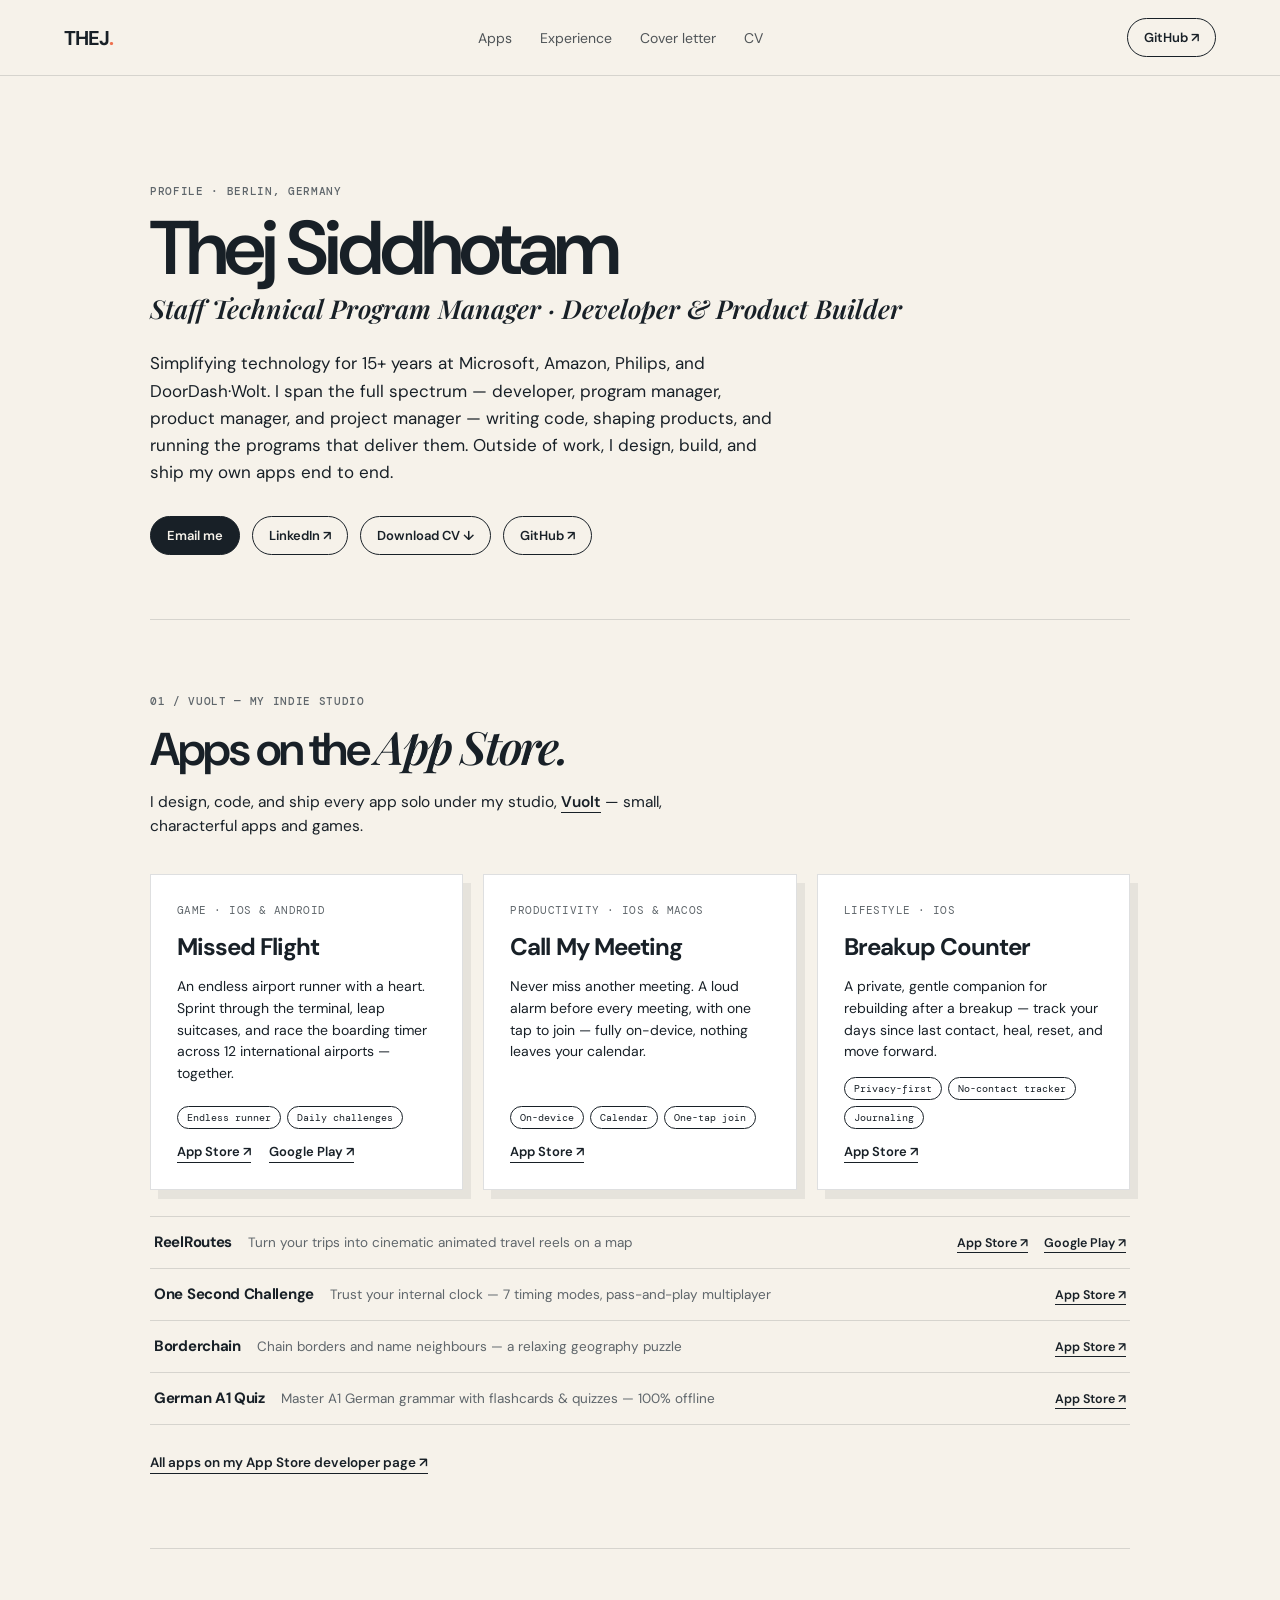
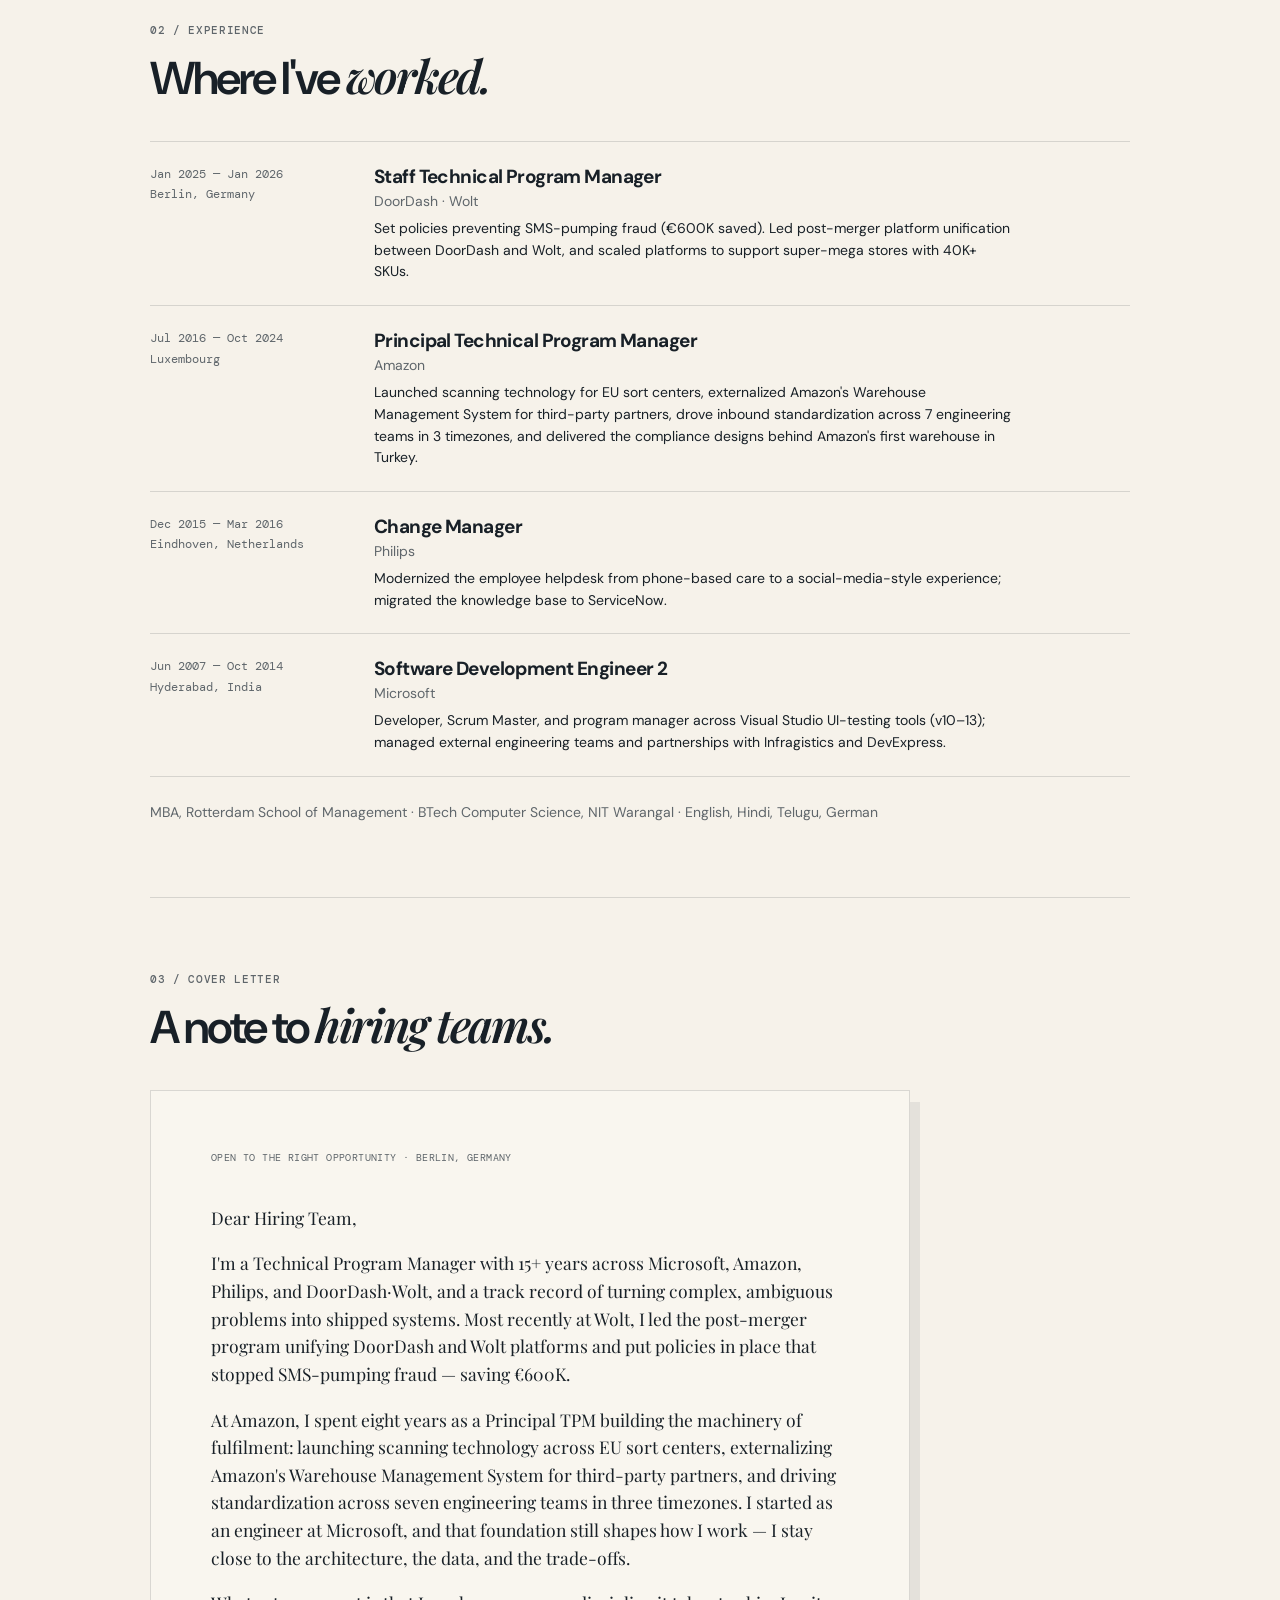
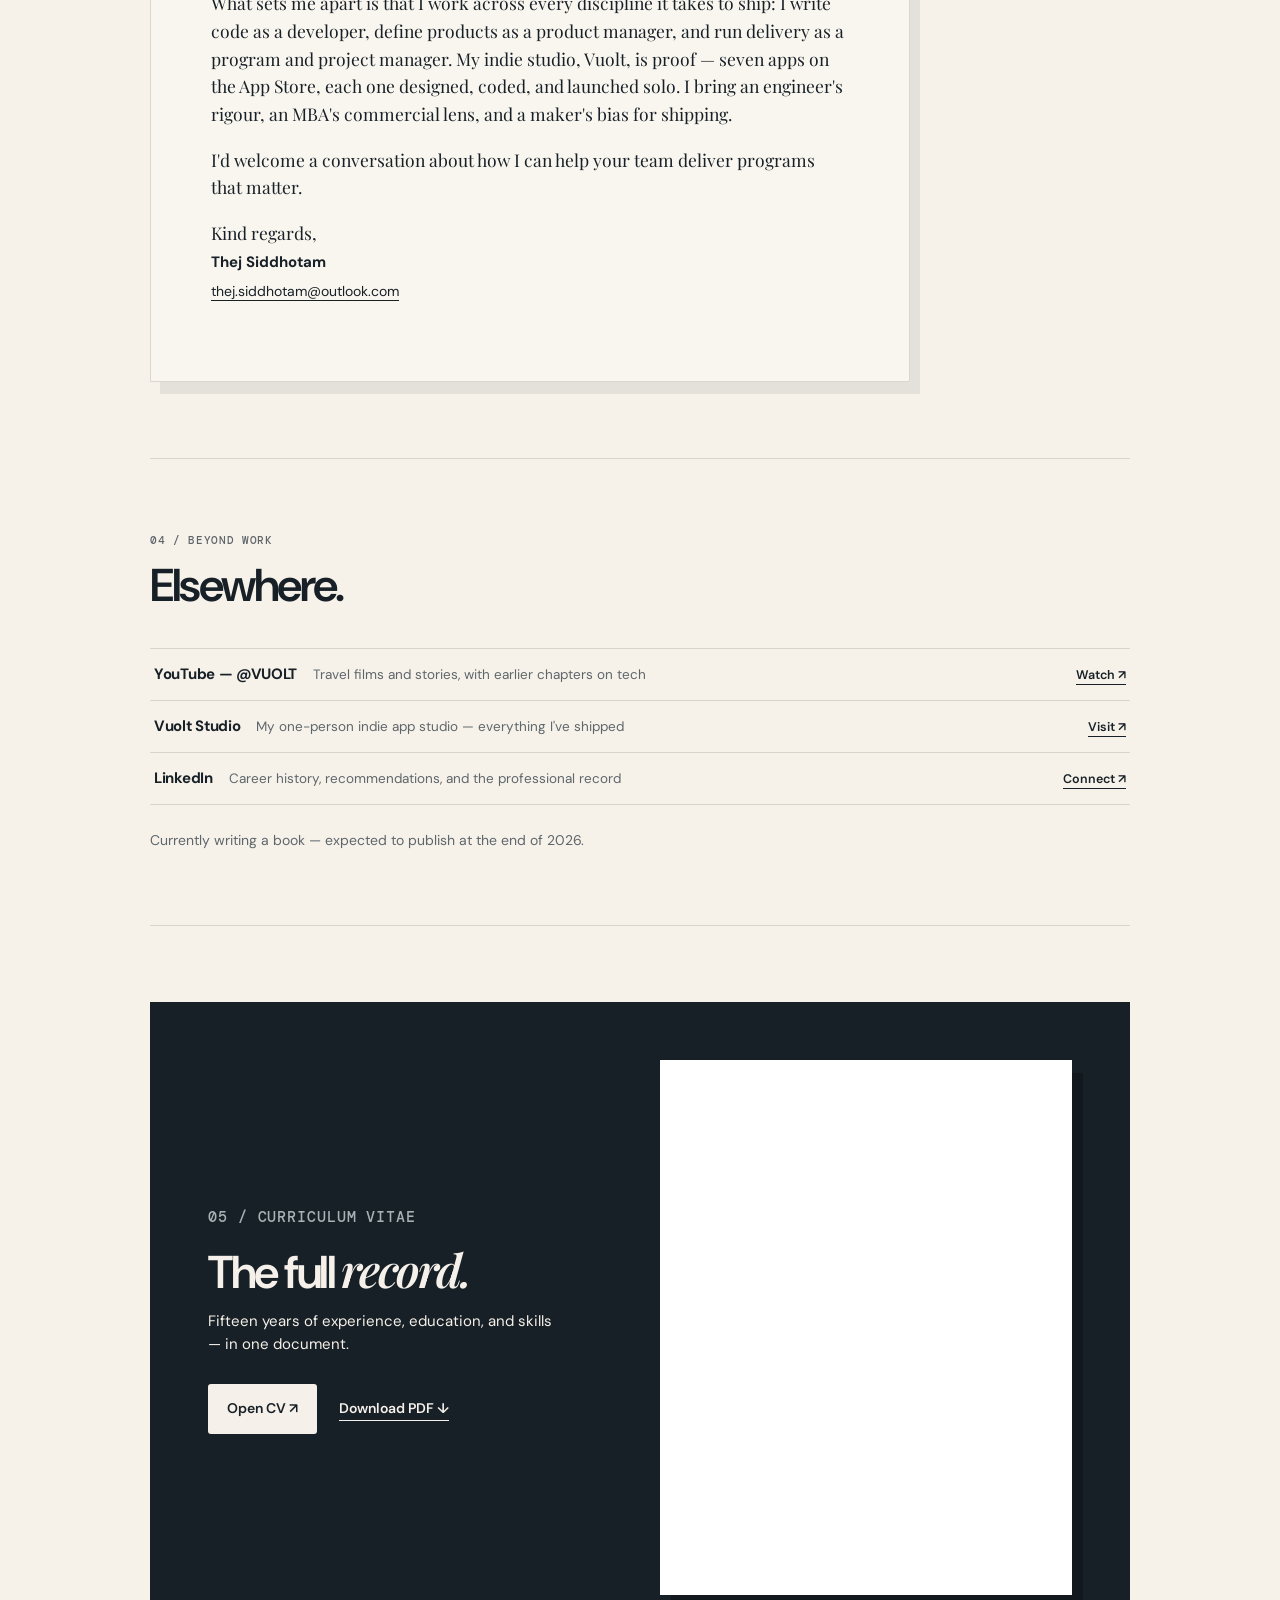
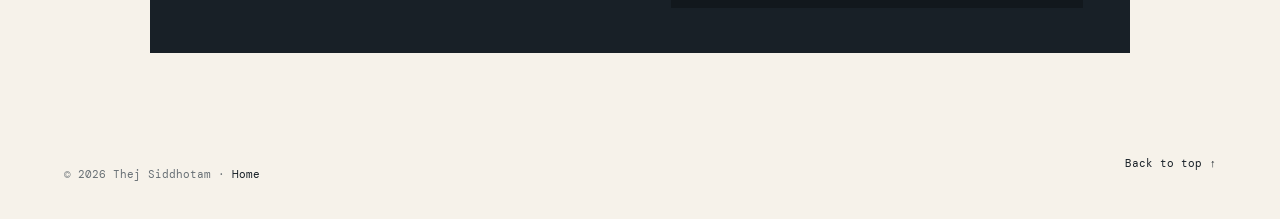
==== commit 3345cd1b: "Missed Flight now on Android: add Google Play link, drop 'Android soon' tag" ====
--- a/profile.html
+++ b/profile.html
@@ -47,6 +47,7 @@
       .tags { display:flex; flex-wrap:wrap; gap:6px; }
       .tags span { border:1px solid currentColor; border-radius:100px; padding:4px 9px; font:10px "DM Mono",monospace; }
       .app a.more { font-size:13px; font-weight:600; border-bottom:1px solid var(--ink); width:max-content; padding-bottom:2px; }
+      .store-links { display:flex; gap:18px; }
       .section-lede { max-width:560px; margin:-22px 0 36px; font-size:15.5px; line-height:1.55; }
       .section-lede a { font-weight:600; border-bottom:1px solid var(--ink); }
       .more-apps { list-style:none; margin:26px 0 0; padding:0; }
@@ -129,25 +130,25 @@
         <p class="section-lede">I design, code, and ship every app solo under my studio, <a href="https://vuolt.github.io" target="_blank" rel="noreferrer">Vuolt</a> — small, characterful apps and games.</p>
         <div class="app-grid">
           <article class="app">
-            <p class="app-type">Game · iOS</p>
+            <p class="app-type">Game · iOS & Android</p>
             <h3>Missed Flight</h3>
             <p class="desc">An endless airport runner with a heart. Sprint through the terminal, leap suitcases, and race the boarding timer across 12 international airports — together.</p>
-            <div class="tags"><span>Endless runner</span><span>Daily challenges</span><span>Android soon</span></div>
-            <a class="more" href="https://apps.apple.com/us/app/missed-flight/id6779718370" target="_blank" rel="noreferrer">View on the App Store ↗</a>
+            <div class="tags"><span>Endless runner</span><span>Daily challenges</span></div>
+            <div class="store-links"><a class="more" href="https://apps.apple.com/us/app/missed-flight/id6779718370" target="_blank" rel="noreferrer">App Store ↗</a><a class="more" href="https://play.google.com/store/apps/details?id=com.vuolt.missedflight" target="_blank" rel="noreferrer">Google Play ↗</a></div>
           </article>
           <article class="app">
             <p class="app-type">Productivity · iOS & macOS</p>
             <h3>Call My Meeting</h3>
             <p class="desc">Never miss another meeting. A loud alarm before every meeting, with one tap to join — fully on-device, nothing leaves your calendar.</p>
             <div class="tags"><span>On-device</span><span>Calendar</span><span>One-tap join</span></div>
-            <a class="more" href="https://apps.apple.com/us/app/call-my-meeting/id6782694054" target="_blank" rel="noreferrer">View on the App Store ↗</a>
+            <a class="more" href="https://apps.apple.com/us/app/call-my-meeting/id6782694054" target="_blank" rel="noreferrer">App Store ↗</a>
           </article>
           <article class="app">
             <p class="app-type">Lifestyle · iOS</p>
             <h3>Breakup Counter</h3>
             <p class="desc">A private, gentle companion for rebuilding after a breakup — track your days since last contact, heal, reset, and move forward.</p>
             <div class="tags"><span>Privacy-first</span><span>No-contact tracker</span><span>Journaling</span></div>
-            <a class="more" href="https://apps.apple.com/us/app/breakup-counter/id6760018086" target="_blank" rel="noreferrer">View on the App Store ↗</a>
+            <a class="more" href="https://apps.apple.com/us/app/breakup-counter/id6760018086" target="_blank" rel="noreferrer">App Store ↗</a>
           </article>
         </div>
         <ul class="more-apps">
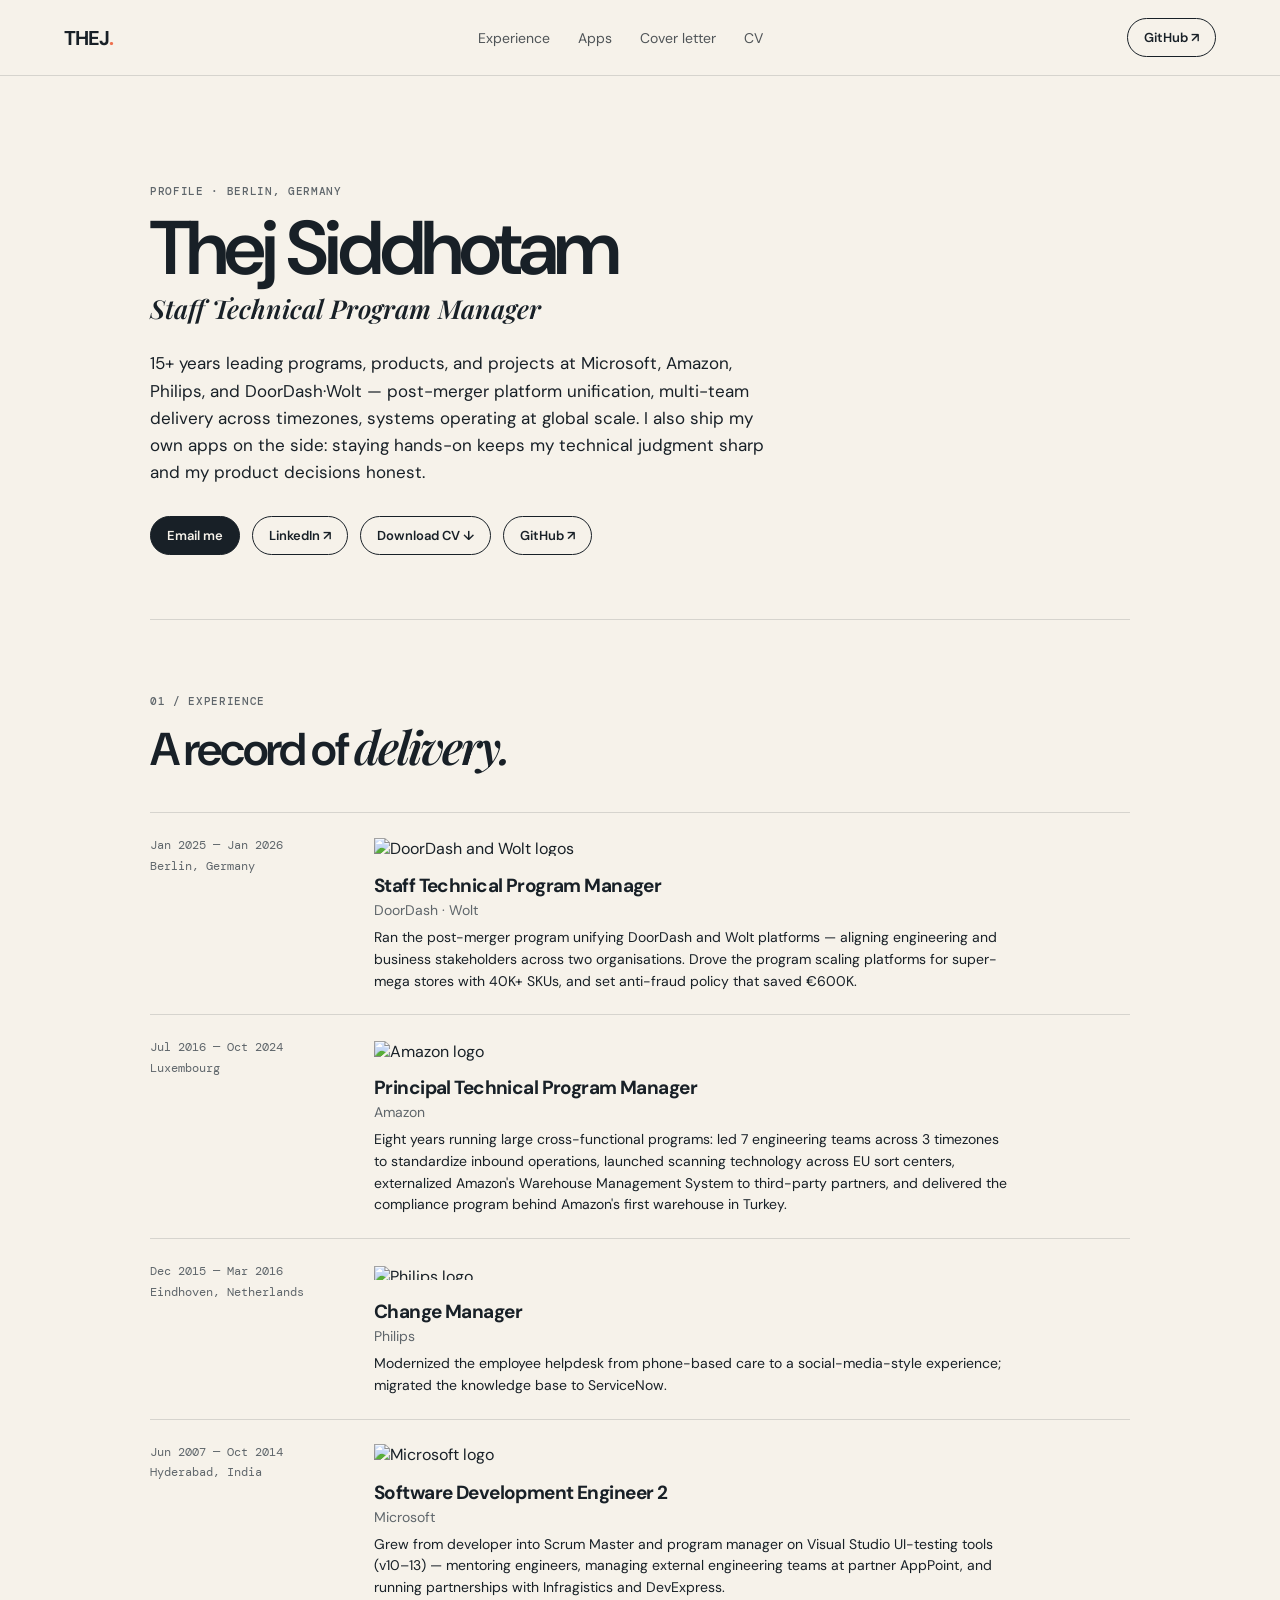
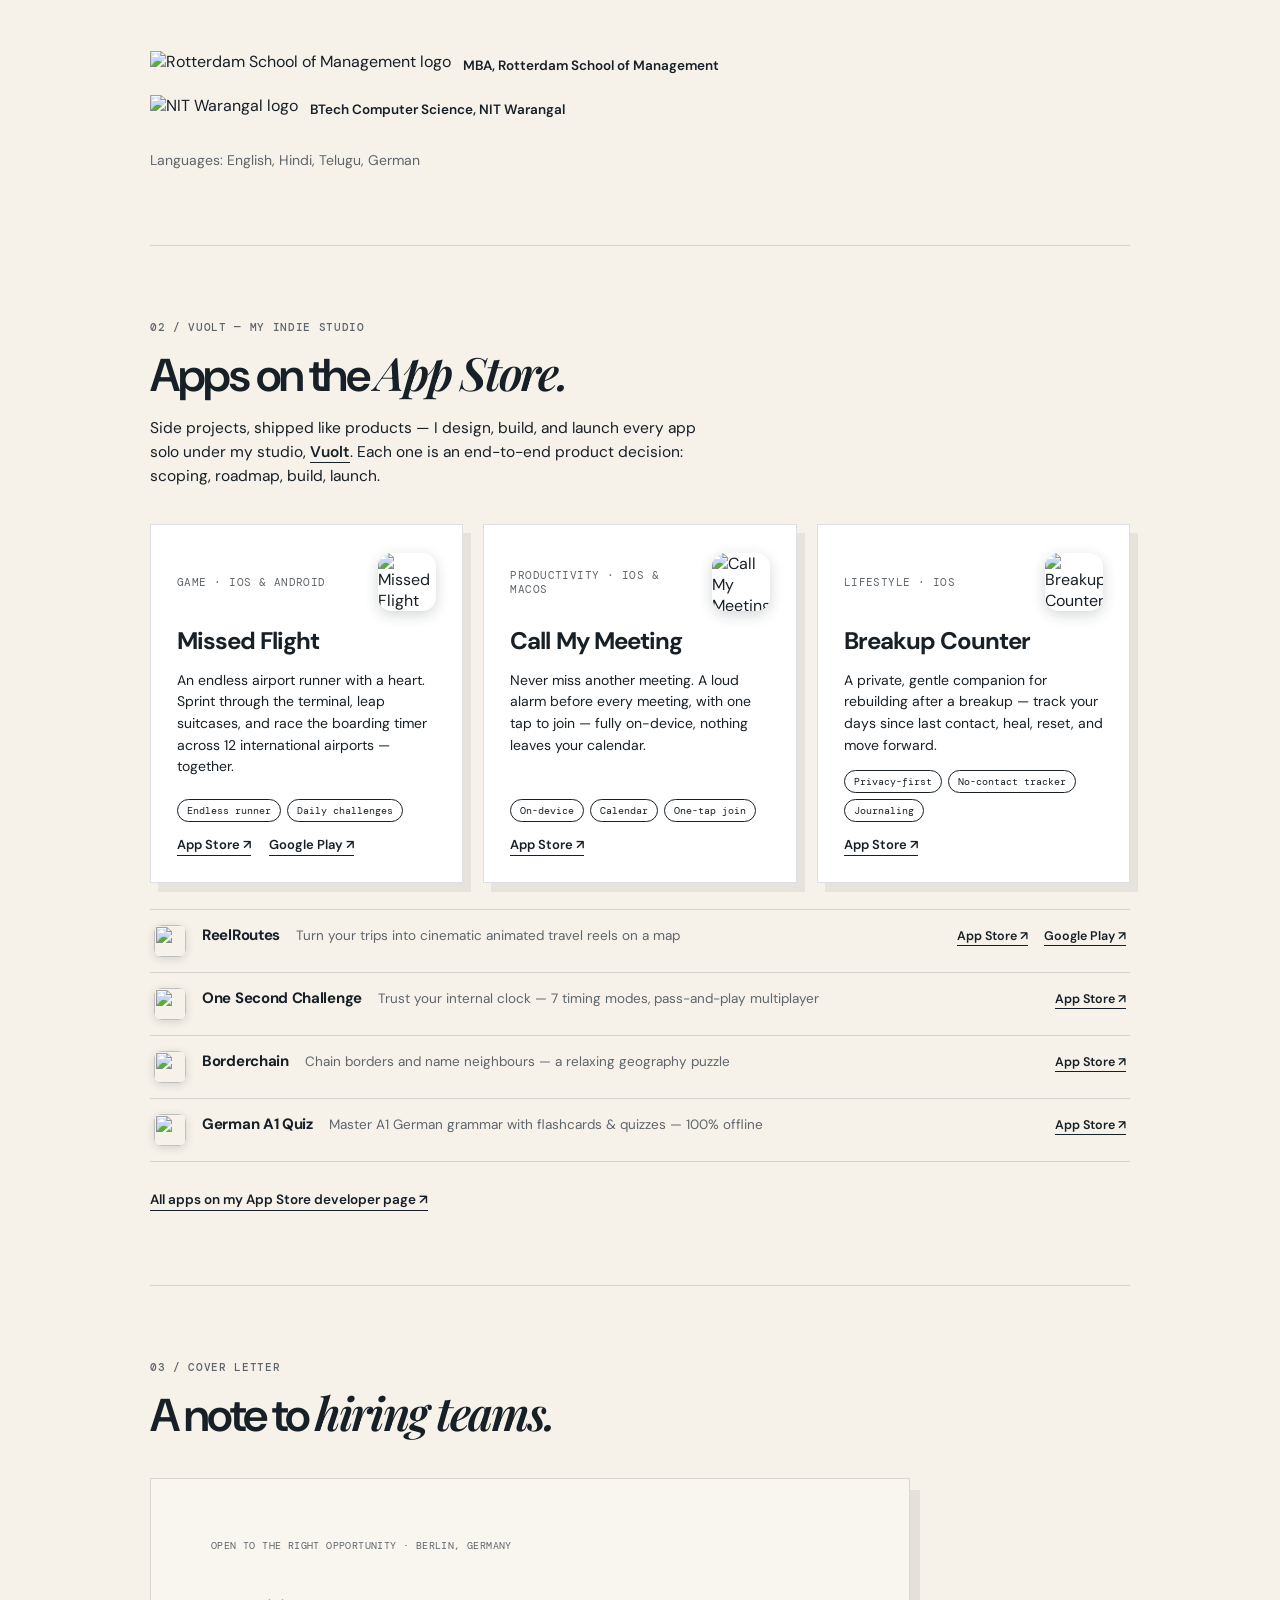
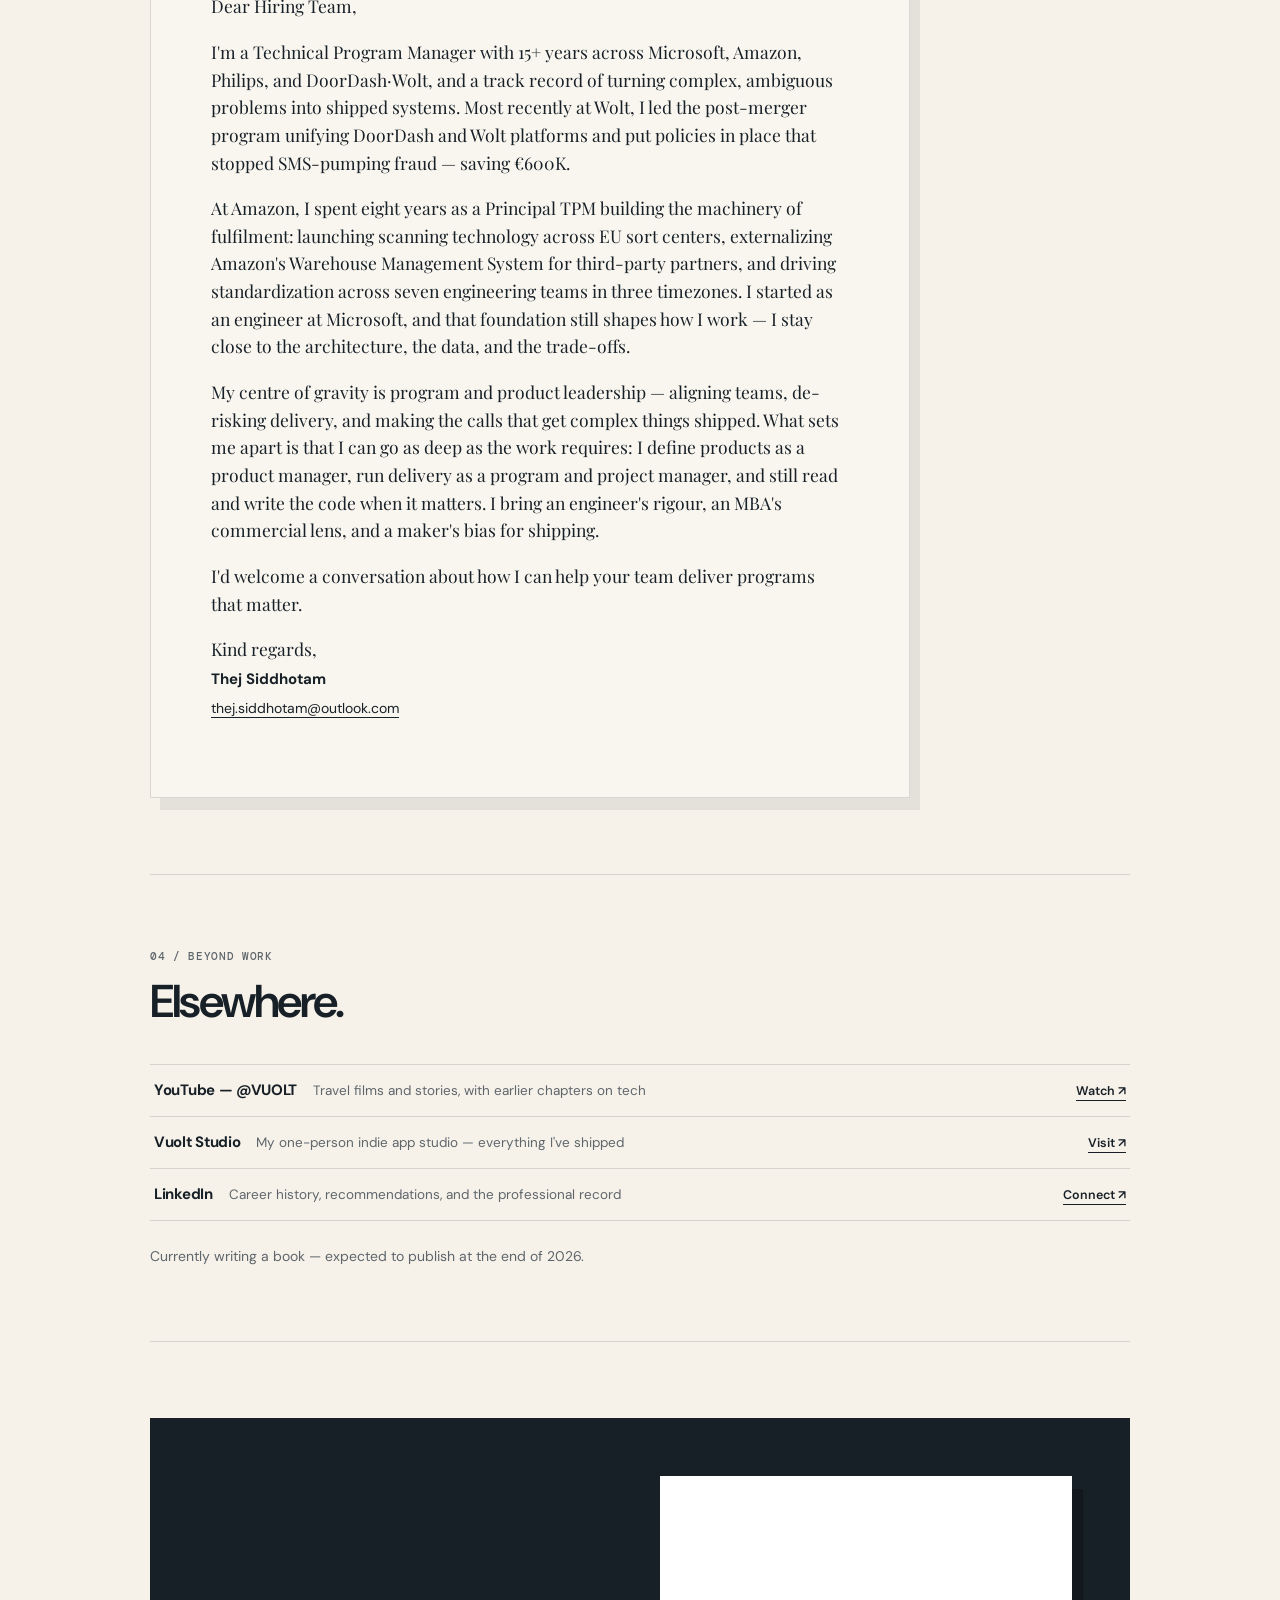
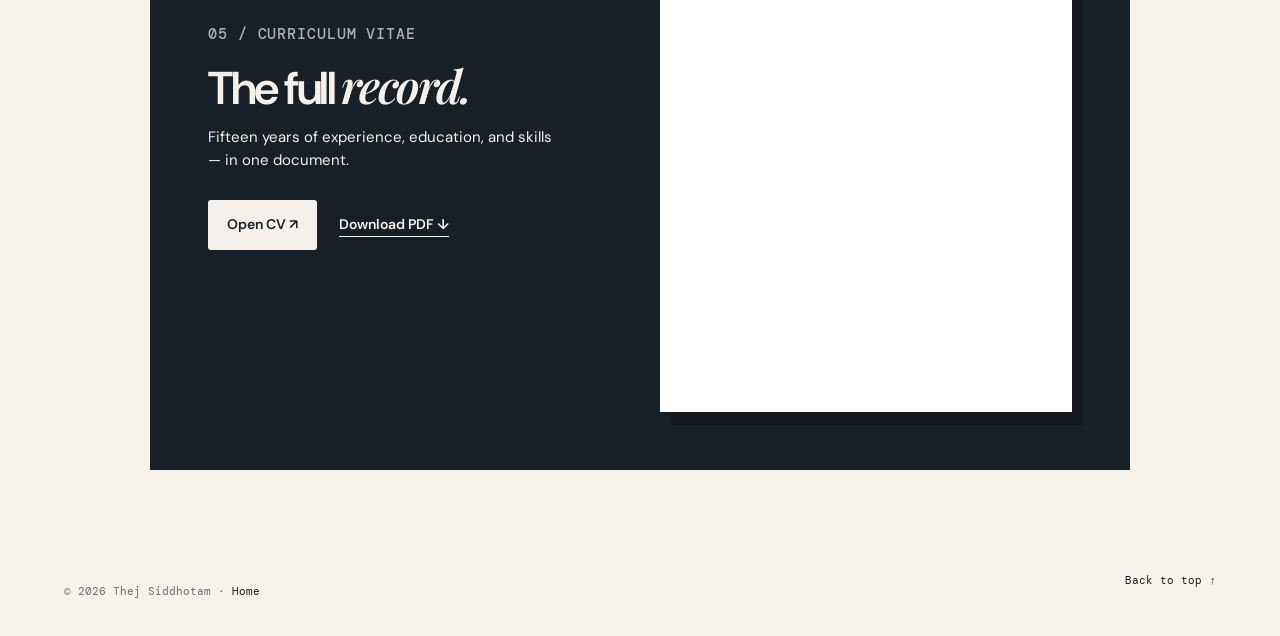
==== commit a3289f3f: "Normalize logo optical sizes across experience entries" ====
--- a/profile.html
+++ b/profile.html
@@ -42,6 +42,13 @@
       .app-grid { display:grid; grid-template-columns:repeat(3,1fr); gap:20px; }
       .app { background:#fff; border:1px solid var(--line); padding:28px 26px 26px; display:flex; flex-direction:column; gap:14px; box-shadow:8px 9px 0 rgba(24,32,39,.07); }
       .app .app-type { font:11px "DM Mono",monospace; text-transform:uppercase; letter-spacing:.04em; color:var(--muted); margin:0; }
+      .app-icon { width:58px; height:58px; border-radius:14px; box-shadow:0 4px 14px rgba(24,32,39,.18); }
+      .app-head { display:flex; align-items:center; justify-content:space-between; gap:12px; }
+      .more-apps .dual img { width:32px; height:32px; border-radius:8px; align-self:center; box-shadow:0 2px 8px rgba(24,32,39,.15); }
+      .org-logo { display:inline-flex; align-items:center; height:24px; margin-bottom:14px; }
+      .org-logo img { height:22px; width:auto; display:block; }
+      .org-logo { gap:10px; }
+      .logo-sep { color:var(--muted); }
       .app h3 { margin:0; font-size:24px; letter-spacing:-.04em; }
       .app p.desc { margin:0; font-size:14px; line-height:1.55; flex:1; }
       .tags { display:flex; flex-wrap:wrap; gap:6px; }
@@ -70,6 +77,10 @@
       .xp .org { font-size:14px; color:var(--muted); margin:0 0 8px; }
       .xp p.note { margin:0; font-size:14px; line-height:1.55; max-width:640px; }
       .edu-note { margin:26px 0 0; font-size:14px; color:var(--muted); }
+      .edu-row { display:flex; flex-wrap:wrap; gap:14px; margin-top:30px; }
+      .edu-row .org-logo { margin-bottom:0; height:auto; gap:12px; }
+      .edu-row .org-logo img { height:30px; }
+      .edu-row span { font-size:13.5px; font-weight:600; }
 
       /* Letter */
       .letter-paper { background:#f9f6ef; border:1px solid var(--line); box-shadow:10px 12px 0 rgba(24,32,39,.08); padding:clamp(30px,5vw,60px); font-family:"Playfair Display",serif; font-size:17.5px; line-height:1.58; max-width:760px; }
@@ -102,8 +113,8 @@
     <header class="site-header">
       <a class="wordmark" href="index.html">THEJ<span>.</span></a>
       <nav aria-label="Main navigation">
+        <a href="#experience">Experience</a>
         <a href="#apps">Apps</a>
-        <a href="#experience">Experience</a>
         <a href="#letter">Cover letter</a>
         <a href="#cv">CV</a>
       </nav>
@@ -114,8 +125,8 @@
       <section class="intro">
         <p class="eyebrow">Profile · Berlin, Germany</p>
         <h1>Thej Siddhotam</h1>
-        <p class="role">Staff Technical Program Manager · Developer & Product Builder</p>
-        <p class="intro-copy">Simplifying technology for 15+ years at Microsoft, Amazon, Philips, and DoorDash·Wolt. I span the full spectrum — developer, program manager, product manager, and project manager — writing code, shaping products, and running the programs that deliver them. Outside of work, I design, build, and ship my own apps end to end.</p>
+        <p class="role">Staff Technical Program Manager</p>
+        <p class="intro-copy">15+ years leading programs, products, and projects at Microsoft, Amazon, Philips, and DoorDash·Wolt — post-merger platform unification, multi-team delivery across timezones, systems operating at global scale. I also ship my own apps on the side: staying hands-on keeps my technical judgment sharp and my product decisions honest.</p>
         <div class="contact-row">
           <a class="chip solid" href="mailto:thej.siddhotam@outlook.com">Email me</a>
           <a class="chip" href="https://www.linkedin.com/in/thej-siddhotam/" target="_blank" rel="noreferrer">LinkedIn ↗</a>
@@ -124,27 +135,73 @@
         </div>
       </section>
 
+      <section id="experience">
+        <p class="eyebrow">01 / Experience</p>
+        <h2>A record of <em>delivery.</em></h2>
+        <div class="xp">
+          <div class="when">Jan 2025 — Jan 2026<br />Berlin, Germany</div>
+          <div>
+            <div class="org-logo"><img src="assets/logos/doordash-wolt.png" alt="DoorDash and Wolt logos" style="height:18px" /></div>
+            <h3>Staff Technical Program Manager</h3>
+            <p class="org">DoorDash · Wolt</p>
+            <p class="note">Ran the post-merger program unifying DoorDash and Wolt platforms — aligning engineering and business stakeholders across two organisations. Drove the program scaling platforms for super-mega stores with 40K+ SKUs, and set anti-fraud policy that saved €600K.</p>
+          </div>
+        </div>
+        <div class="xp">
+          <div class="when">Jul 2016 — Oct 2024<br />Luxembourg</div>
+          <div>
+            <div class="org-logo"><img src="https://commons.wikimedia.org/wiki/Special:FilePath/Amazon_logo.svg?width=300" alt="Amazon logo" style="height:21px; margin-top:5px" /></div>
+            <h3>Principal Technical Program Manager</h3>
+            <p class="org">Amazon</p>
+            <p class="note">Eight years running large cross-functional programs: led 7 engineering teams across 3 timezones to standardize inbound operations, launched scanning technology across EU sort centers, externalized Amazon's Warehouse Management System to third-party partners, and delivered the compliance program behind Amazon's first warehouse in Turkey.</p>
+          </div>
+        </div>
+        <div class="xp">
+          <div class="when">Dec 2015 — Mar 2016<br />Eindhoven, Netherlands</div>
+          <div>
+            <div class="org-logo"><img src="https://commons.wikimedia.org/wiki/Special:FilePath/Philips_logo_new.svg?width=300" alt="Philips logo" style="height:14px" /></div>
+            <h3>Change Manager</h3>
+            <p class="org">Philips</p>
+            <p class="note">Modernized the employee helpdesk from phone-based care to a social-media-style experience; migrated the knowledge base to ServiceNow.</p>
+          </div>
+        </div>
+        <div class="xp">
+          <div class="when">Jun 2007 — Oct 2014<br />Hyderabad, India</div>
+          <div>
+            <div class="org-logo"><img src="https://commons.wikimedia.org/wiki/Special:FilePath/Microsoft_logo_%282012%29.svg?width=300" alt="Microsoft logo" style="height:20px" /></div>
+            <h3>Software Development Engineer 2</h3>
+            <p class="org">Microsoft</p>
+            <p class="note">Grew from developer into Scrum Master and program manager on Visual Studio UI-testing tools (v10–13) — mentoring engineers, managing external engineering teams at partner AppPoint, and running partnerships with Infragistics and DevExpress.</p>
+          </div>
+        </div>
+        <div class="edu-row">
+          <div class="org-logo"><img src="assets/logos/rsm.png" alt="Rotterdam School of Management logo" /><span>MBA, Rotterdam School of Management</span></div>
+          <div class="org-logo"><img src="assets/logos/nit.png" alt="NIT Warangal logo" /><span>BTech Computer Science, NIT Warangal</span></div>
+        </div>
+        <p class="edu-note">Languages: English, Hindi, Telugu, German</p>
+      </section>
+
       <section id="apps">
-        <p class="eyebrow">01 / Vuolt — my indie studio</p>
+        <p class="eyebrow">02 / Vuolt — my indie studio</p>
         <h2>Apps on the <em>App Store.</em></h2>
-        <p class="section-lede">I design, code, and ship every app solo under my studio, <a href="https://vuolt.github.io" target="_blank" rel="noreferrer">Vuolt</a> — small, characterful apps and games.</p>
+        <p class="section-lede">Side projects, shipped like products — I design, build, and launch every app solo under my studio, <a href="https://vuolt.github.io" target="_blank" rel="noreferrer">Vuolt</a>. Each one is an end-to-end product decision: scoping, roadmap, build, launch.</p>
         <div class="app-grid">
           <article class="app">
-            <p class="app-type">Game · iOS & Android</p>
+            <div class="app-head"><p class="app-type">Game · iOS & Android</p><img class="app-icon" src="https://is1-ssl.mzstatic.com/image/thumb/Purple221/v4/e0/cd/49/e0cd49bb-01f9-f8e6-f42c-8a9e8577b1d6/AppIcon-0-0-1x_U007emarketing-0-8-0-85-220.png/256x256bb.jpg" alt="Missed Flight app icon" loading="lazy" /></div>
             <h3>Missed Flight</h3>
             <p class="desc">An endless airport runner with a heart. Sprint through the terminal, leap suitcases, and race the boarding timer across 12 international airports — together.</p>
             <div class="tags"><span>Endless runner</span><span>Daily challenges</span></div>
             <div class="store-links"><a class="more" href="https://apps.apple.com/us/app/missed-flight/id6779718370" target="_blank" rel="noreferrer">App Store ↗</a><a class="more" href="https://play.google.com/store/apps/details?id=com.vuolt.missedflight" target="_blank" rel="noreferrer">Google Play ↗</a></div>
           </article>
           <article class="app">
-            <p class="app-type">Productivity · iOS & macOS</p>
+            <div class="app-head"><p class="app-type">Productivity · iOS & macOS</p><img class="app-icon" src="https://is1-ssl.mzstatic.com/image/thumb/Purple221/v4/fb/47/6a/fb476aee-e875-ddeb-83db-7bf70352b12e/AppIcon-0-0-1x_U007ephone-0-1-85-220.png/256x256bb.jpg" alt="Call My Meeting app icon" loading="lazy" /></div>
             <h3>Call My Meeting</h3>
             <p class="desc">Never miss another meeting. A loud alarm before every meeting, with one tap to join — fully on-device, nothing leaves your calendar.</p>
             <div class="tags"><span>On-device</span><span>Calendar</span><span>One-tap join</span></div>
             <a class="more" href="https://apps.apple.com/us/app/call-my-meeting/id6782694054" target="_blank" rel="noreferrer">App Store ↗</a>
           </article>
           <article class="app">
-            <p class="app-type">Lifestyle · iOS</p>
+            <div class="app-head"><p class="app-type">Lifestyle · iOS</p><img class="app-icon" src="https://is1-ssl.mzstatic.com/image/thumb/Purple221/v4/dc/83/33/dc8333b5-6c19-5b59-ae06-8c7ca73424ba/AppIcon-0-0-1x_U007ephone-0-1-85-220.png/256x256bb.jpg" alt="Breakup Counter app icon" loading="lazy" /></div>
             <h3>Breakup Counter</h3>
             <p class="desc">A private, gentle companion for rebuilding after a breakup — track your days since last contact, heal, reset, and move forward.</p>
             <div class="tags"><span>Privacy-first</span><span>No-contact tracker</span><span>Journaling</span></div>
@@ -152,50 +209,12 @@
           </article>
         </div>
         <ul class="more-apps">
-          <li><div class="dual"><b>ReelRoutes</b><span>Turn your trips into cinematic animated travel reels on a map</span><a href="https://apps.apple.com/us/app/reelroutes/id6769453833" target="_blank" rel="noreferrer">App&nbsp;Store&nbsp;↗</a><a href="https://play.google.com/store/apps/details?id=com.vuolt.routereels" target="_blank" rel="noreferrer">Google&nbsp;Play&nbsp;↗</a></div></li>
-          <li><div class="dual"><b>One Second Challenge</b><span>Trust your internal clock — 7 timing modes, pass-and-play multiplayer</span><a href="https://apps.apple.com/us/app/one-second-challenge/id6768998129" target="_blank" rel="noreferrer">App&nbsp;Store&nbsp;↗</a></div></li>
-          <li><div class="dual"><b>Borderchain</b><span>Chain borders and name neighbours — a relaxing geography puzzle</span><a href="https://apps.apple.com/us/app/borderchain/id6768246076" target="_blank" rel="noreferrer">App&nbsp;Store&nbsp;↗</a></div></li>
-          <li><div class="dual"><b>German A1 Quiz</b><span>Master A1 German grammar with flashcards & quizzes — 100% offline</span><a href="https://apps.apple.com/us/app/german-a1-quiz-app/id6739214594" target="_blank" rel="noreferrer">App&nbsp;Store&nbsp;↗</a></div></li>
+          <li><div class="dual"><img src="https://is1-ssl.mzstatic.com/image/thumb/Purple211/v4/b3/87/4f/b3874fa7-b336-7642-52b9-7cae10807700/AppIcon-0-0-1x_U007epad-0-1-85-220.png/128x128bb.jpg" alt="" loading="lazy" /><b>ReelRoutes</b><span>Turn your trips into cinematic animated travel reels on a map</span><a href="https://apps.apple.com/us/app/reelroutes/id6769453833" target="_blank" rel="noreferrer">App&nbsp;Store&nbsp;↗</a><a href="https://play.google.com/store/apps/details?id=com.vuolt.routereels" target="_blank" rel="noreferrer">Google&nbsp;Play&nbsp;↗</a></div></li>
+          <li><div class="dual"><img src="https://is1-ssl.mzstatic.com/image/thumb/Purple211/v4/20/0d/3a/200d3a11-9eed-a944-d8cd-ea8993fab218/AppIcon-0-0-1x_U007ephone-0-1-85-220.png/128x128bb.jpg" alt="" loading="lazy" /><b>One Second Challenge</b><span>Trust your internal clock — 7 timing modes, pass-and-play multiplayer</span><a href="https://apps.apple.com/us/app/one-second-challenge/id6768998129" target="_blank" rel="noreferrer">App&nbsp;Store&nbsp;↗</a></div></li>
+          <li><div class="dual"><img src="https://is1-ssl.mzstatic.com/image/thumb/Purple221/v4/93/6f/27/936f2725-7399-75c2-8bb9-869b89fdb53f/AppIcon-0-0-1x_U007epad-0-1-85-220.png/128x128bb.jpg" alt="" loading="lazy" /><b>Borderchain</b><span>Chain borders and name neighbours — a relaxing geography puzzle</span><a href="https://apps.apple.com/us/app/borderchain/id6768246076" target="_blank" rel="noreferrer">App&nbsp;Store&nbsp;↗</a></div></li>
+          <li><div class="dual"><img src="https://is1-ssl.mzstatic.com/image/thumb/Purple211/v4/05/c8/f9/05c8f94c-dd3f-4f0b-256e-0648934cd0a8/AppIcon-0-0-1x_U007epad-0-1-85-220.jpeg/128x128bb.jpg" alt="" loading="lazy" /><b>German A1 Quiz</b><span>Master A1 German grammar with flashcards & quizzes — 100% offline</span><a href="https://apps.apple.com/us/app/german-a1-quiz-app/id6739214594" target="_blank" rel="noreferrer">App&nbsp;Store&nbsp;↗</a></div></li>
         </ul>
         <p class="all-apps-link"><a href="https://apps.apple.com/us/developer/thej-kumar-siddhotam-arulraj/id1781177167" target="_blank" rel="noreferrer">All apps on my App Store developer page ↗</a></p>
-      </section>
-
-      <section id="experience">
-        <p class="eyebrow">02 / Experience</p>
-        <h2>Where I've <em>worked.</em></h2>
-        <div class="xp">
-          <div class="when">Jan 2025 — Jan 2026<br />Berlin, Germany</div>
-          <div>
-            <h3>Staff Technical Program Manager</h3>
-            <p class="org">DoorDash · Wolt</p>
-            <p class="note">Set policies preventing SMS-pumping fraud (€600K saved). Led post-merger platform unification between DoorDash and Wolt, and scaled platforms to support super-mega stores with 40K+ SKUs.</p>
-          </div>
-        </div>
-        <div class="xp">
-          <div class="when">Jul 2016 — Oct 2024<br />Luxembourg</div>
-          <div>
-            <h3>Principal Technical Program Manager</h3>
-            <p class="org">Amazon</p>
-            <p class="note">Launched scanning technology for EU sort centers, externalized Amazon's Warehouse Management System for third-party partners, drove inbound standardization across 7 engineering teams in 3 timezones, and delivered the compliance designs behind Amazon's first warehouse in Turkey.</p>
-          </div>
-        </div>
-        <div class="xp">
-          <div class="when">Dec 2015 — Mar 2016<br />Eindhoven, Netherlands</div>
-          <div>
-            <h3>Change Manager</h3>
-            <p class="org">Philips</p>
-            <p class="note">Modernized the employee helpdesk from phone-based care to a social-media-style experience; migrated the knowledge base to ServiceNow.</p>
-          </div>
-        </div>
-        <div class="xp">
-          <div class="when">Jun 2007 — Oct 2014<br />Hyderabad, India</div>
-          <div>
-            <h3>Software Development Engineer 2</h3>
-            <p class="org">Microsoft</p>
-            <p class="note">Developer, Scrum Master, and program manager across Visual Studio UI-testing tools (v10–13); managed external engineering teams and partnerships with Infragistics and DevExpress.</p>
-          </div>
-        </div>
-        <p class="edu-note">MBA, Rotterdam School of Management · BTech Computer Science, NIT Warangal · English, Hindi, Telugu, German</p>
       </section>
 
       <section id="letter">
@@ -206,7 +225,7 @@
           <p>Dear Hiring Team,</p>
           <p>I'm a Technical Program Manager with 15+ years across Microsoft, Amazon, Philips, and DoorDash·Wolt, and a track record of turning complex, ambiguous problems into shipped systems. Most recently at Wolt, I led the post-merger program unifying DoorDash and Wolt platforms and put policies in place that stopped SMS-pumping fraud — saving €600K.</p>
           <p>At Amazon, I spent eight years as a Principal TPM building the machinery of fulfilment: launching scanning technology across EU sort centers, externalizing Amazon's Warehouse Management System for third-party partners, and driving standardization across seven engineering teams in three timezones. I started as an engineer at Microsoft, and that foundation still shapes how I work — I stay close to the architecture, the data, and the trade-offs.</p>
-          <p>What sets me apart is that I work across every discipline it takes to ship: I write code as a developer, define products as a product manager, and run delivery as a program and project manager. My indie studio, Vuolt, is proof — seven apps on the App Store, each one designed, coded, and launched solo. I bring an engineer's rigour, an MBA's commercial lens, and a maker's bias for shipping.</p>
+          <p>My centre of gravity is program and product leadership — aligning teams, de-risking delivery, and making the calls that get complex things shipped. What sets me apart is that I can go as deep as the work requires: I define products as a product manager, run delivery as a program and project manager, and still read and write the code when it matters. I bring an engineer's rigour, an MBA's commercial lens, and a maker's bias for shipping.</p>
           <p>I'd welcome a conversation about how I can help your team deliver programs that matter.</p>
           <p>Kind regards,<br /><strong>Thej Siddhotam</strong><br /><a href="mailto:thej.siddhotam@outlook.com" style="font-family:'DM Sans',sans-serif;font-size:14px;border-bottom:1px solid var(--ink);">thej.siddhotam@outlook.com</a></p>
         </article>
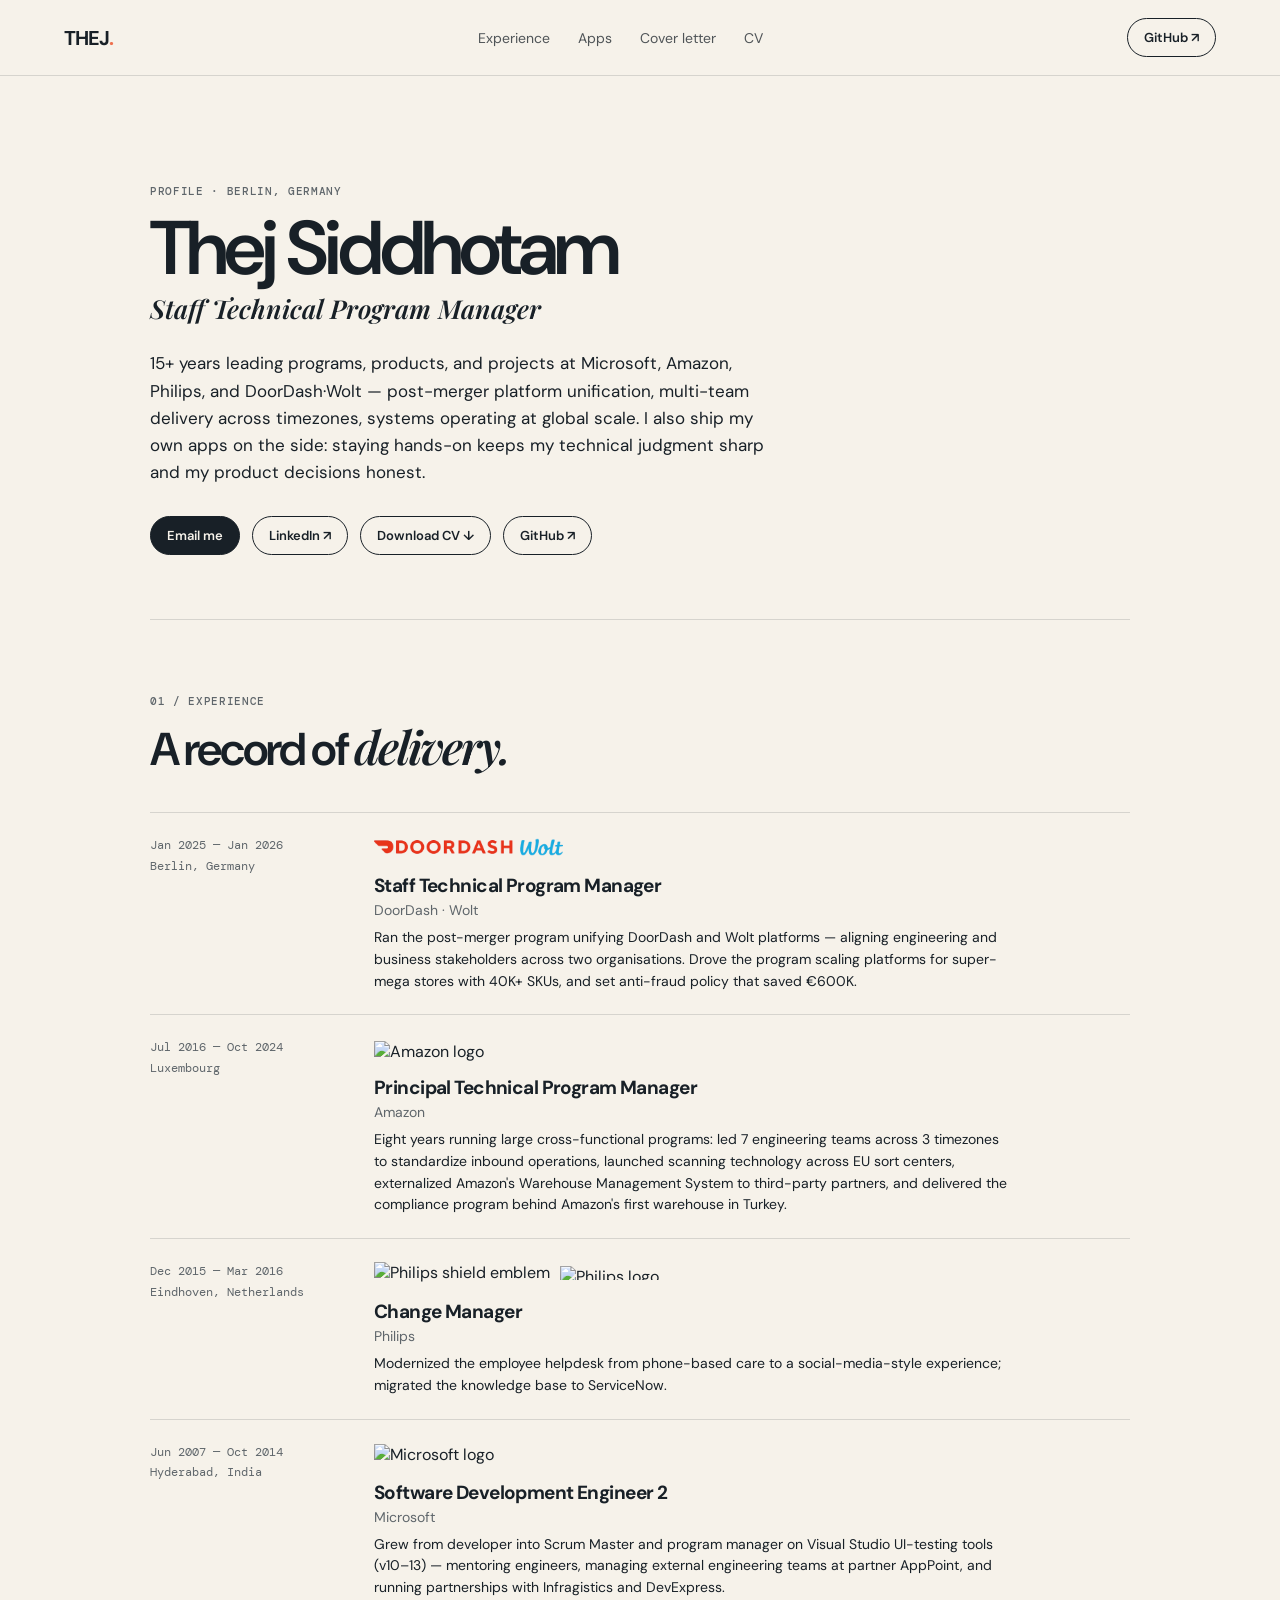
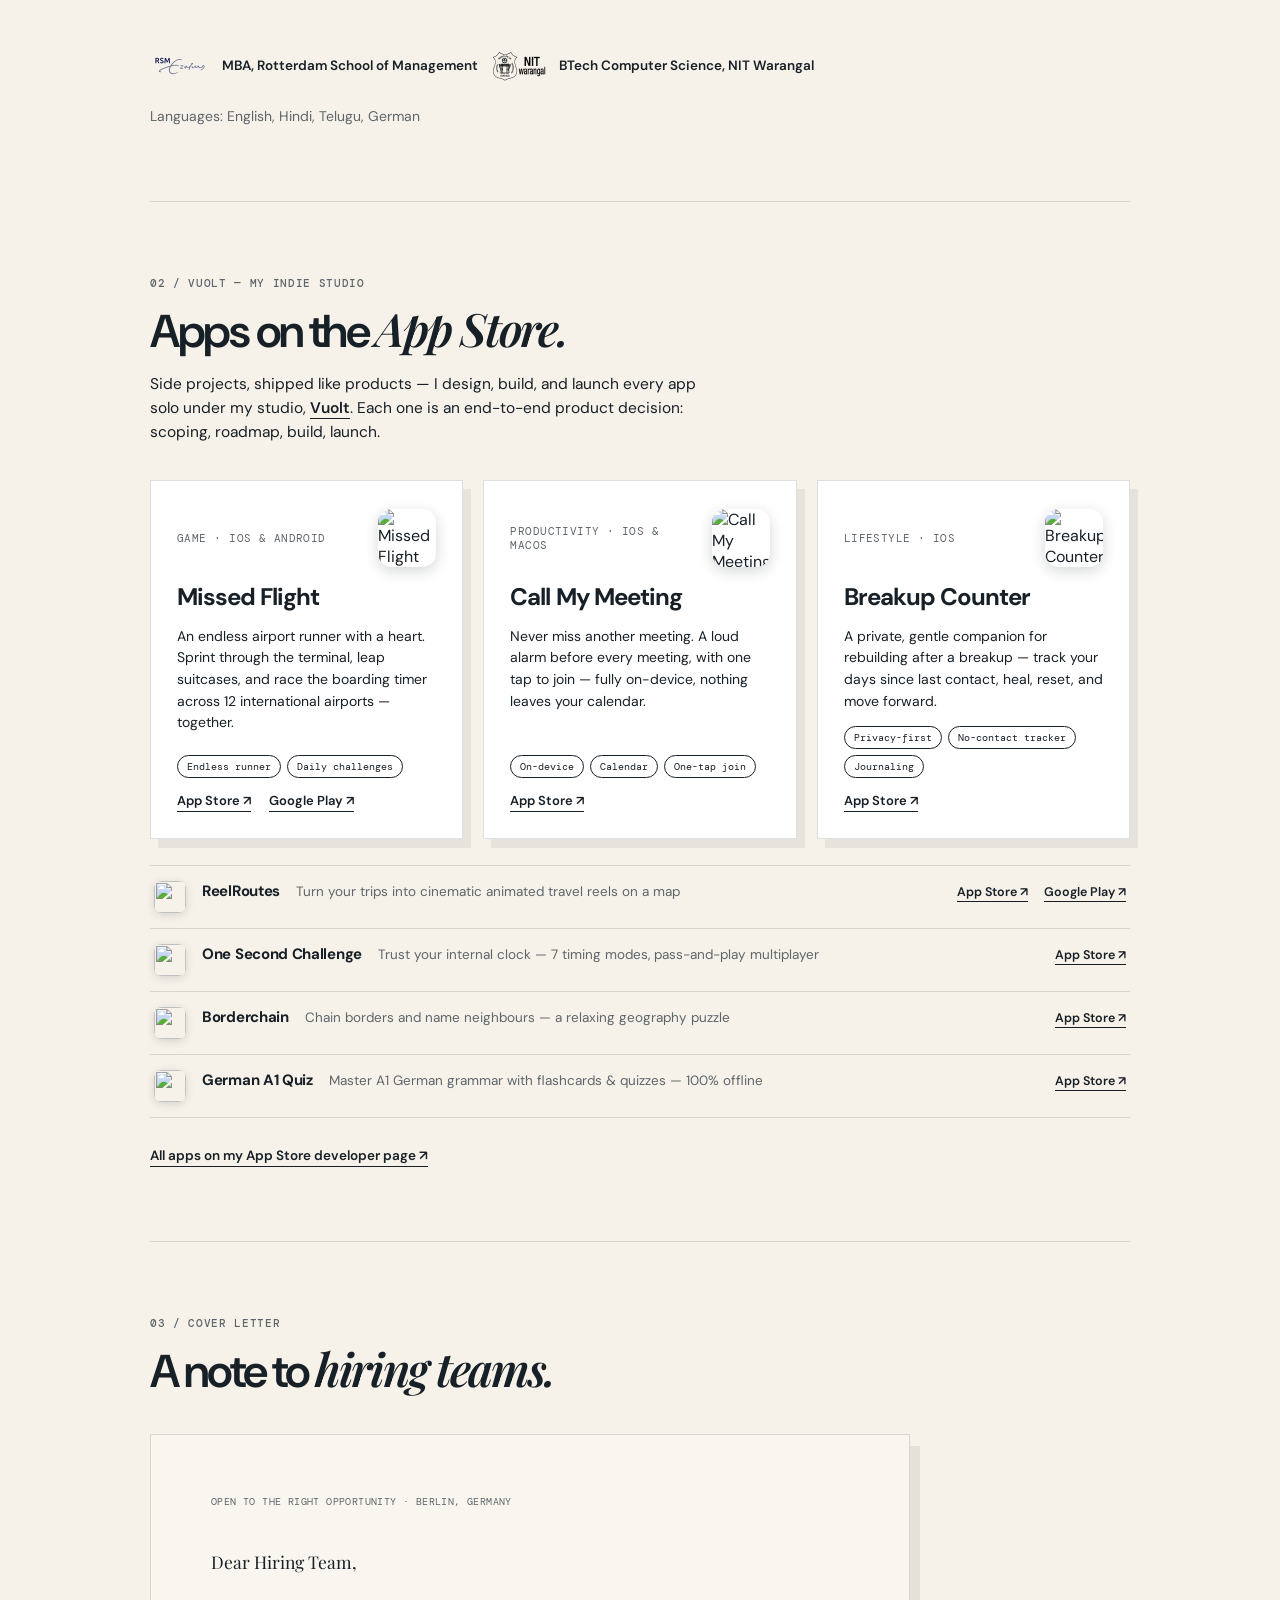
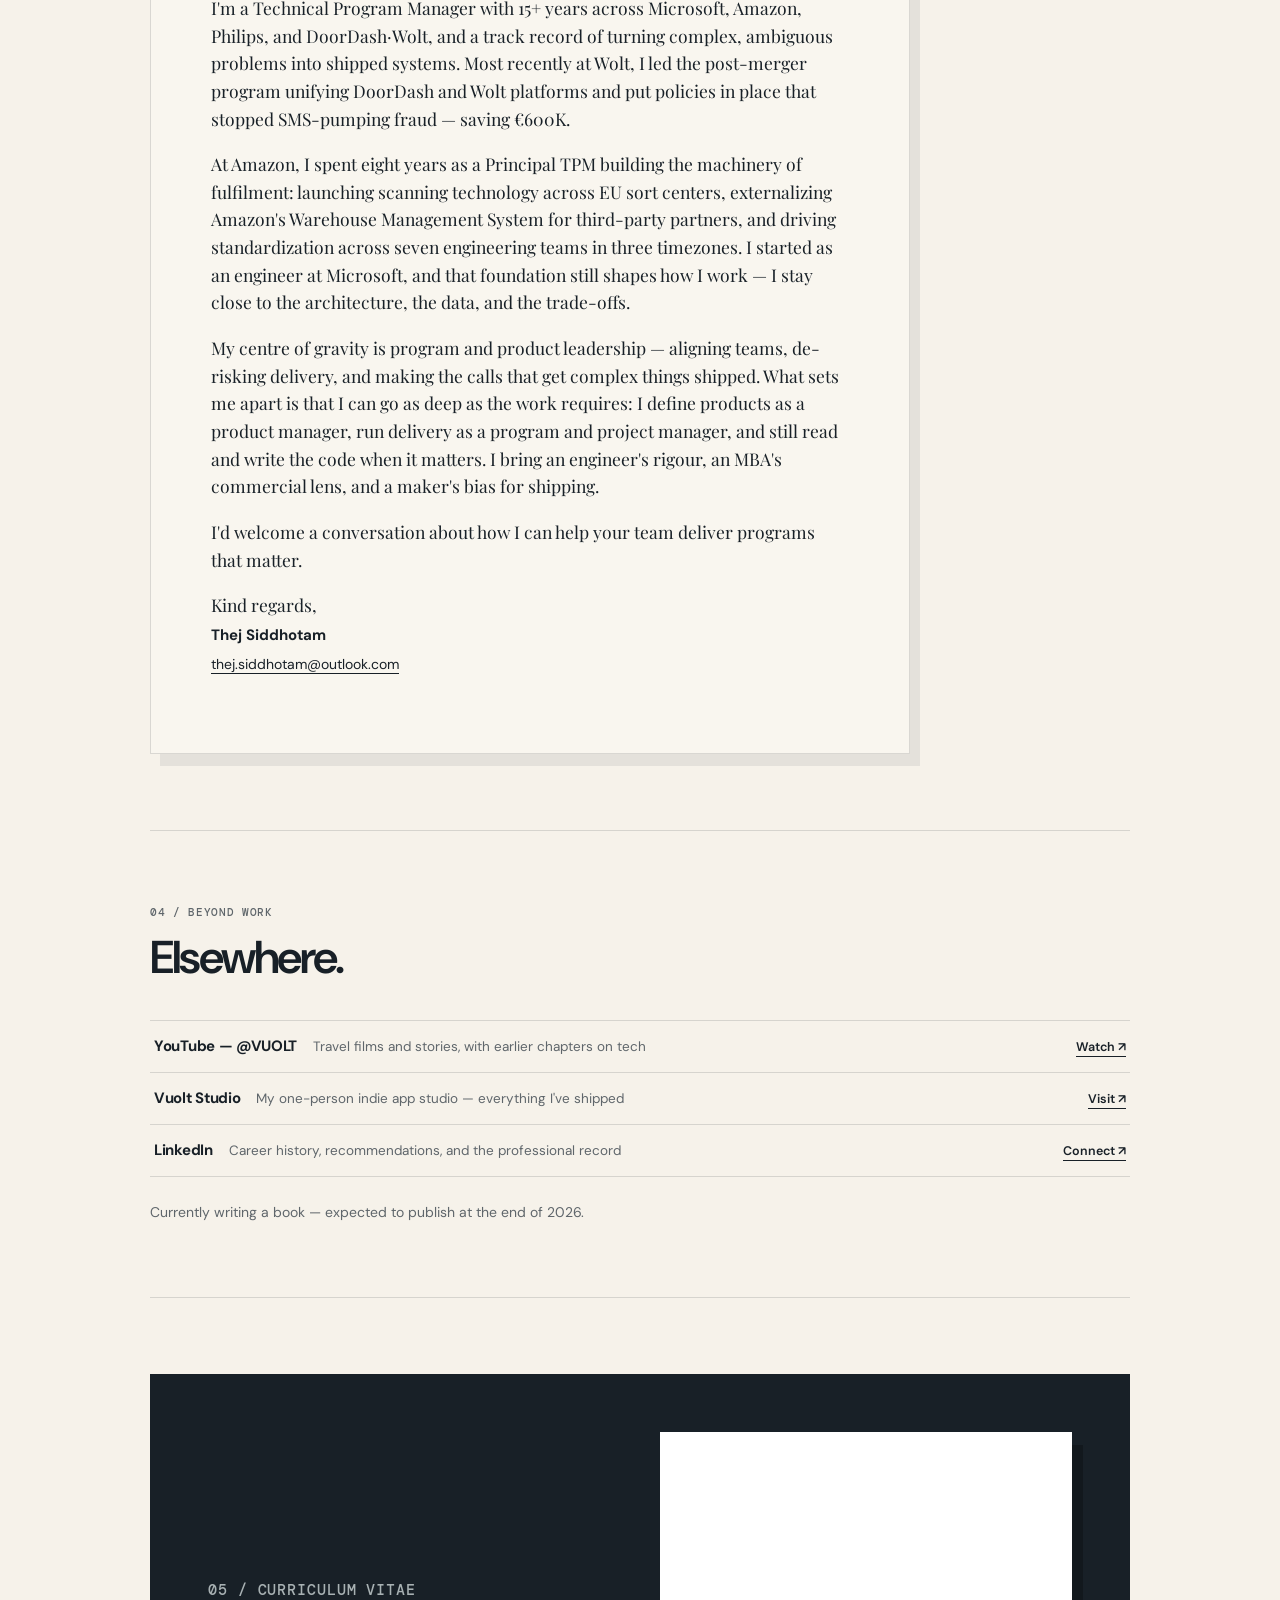
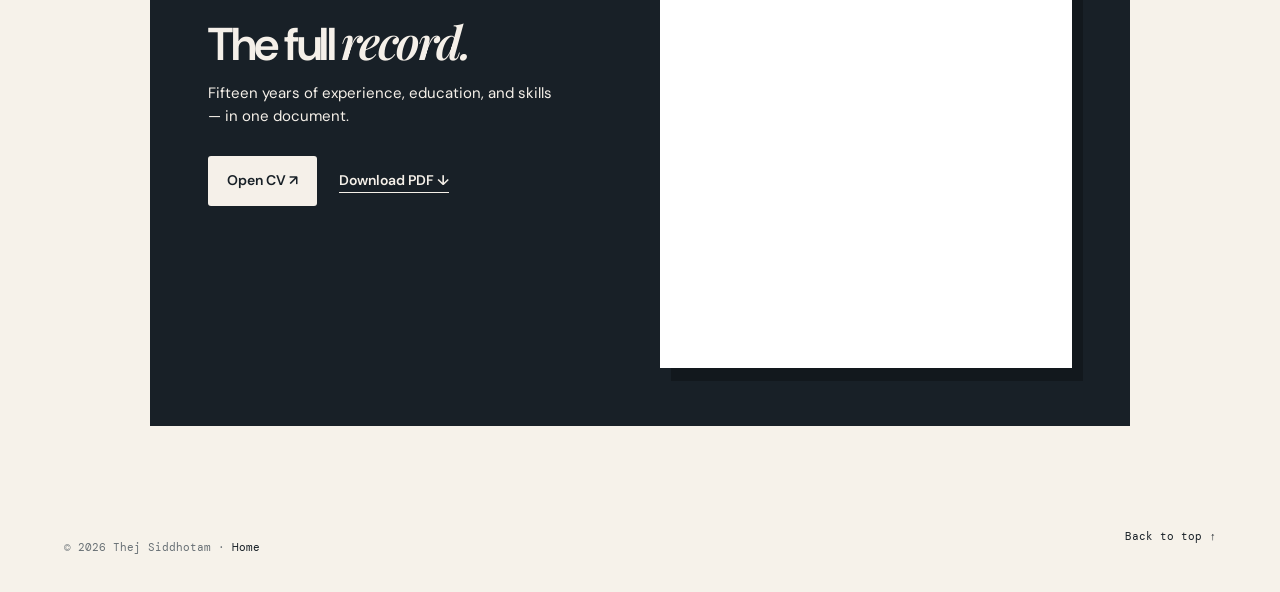
==== commit f0d57966: "Add Philips shield emblem next to wordmark" ====
--- a/profile.html
+++ b/profile.html
@@ -159,7 +159,7 @@
         <div class="xp">
           <div class="when">Dec 2015 — Mar 2016<br />Eindhoven, Netherlands</div>
           <div>
-            <div class="org-logo"><img src="https://commons.wikimedia.org/wiki/Special:FilePath/Philips_logo_new.svg?width=300" alt="Philips logo" style="height:14px" /></div>
+            <div class="org-logo"><img src="https://commons.wikimedia.org/wiki/Special:FilePath/Philips_shield_%282013%29.svg?width=120" alt="Philips shield emblem" style="height:22px" /><img src="https://commons.wikimedia.org/wiki/Special:FilePath/Philips_logo_new.svg?width=300" alt="Philips logo" style="height:14px" /></div>
             <h3>Change Manager</h3>
             <p class="org">Philips</p>
             <p class="note">Modernized the employee helpdesk from phone-based care to a social-media-style experience; migrated the knowledge base to ServiceNow.</p>
